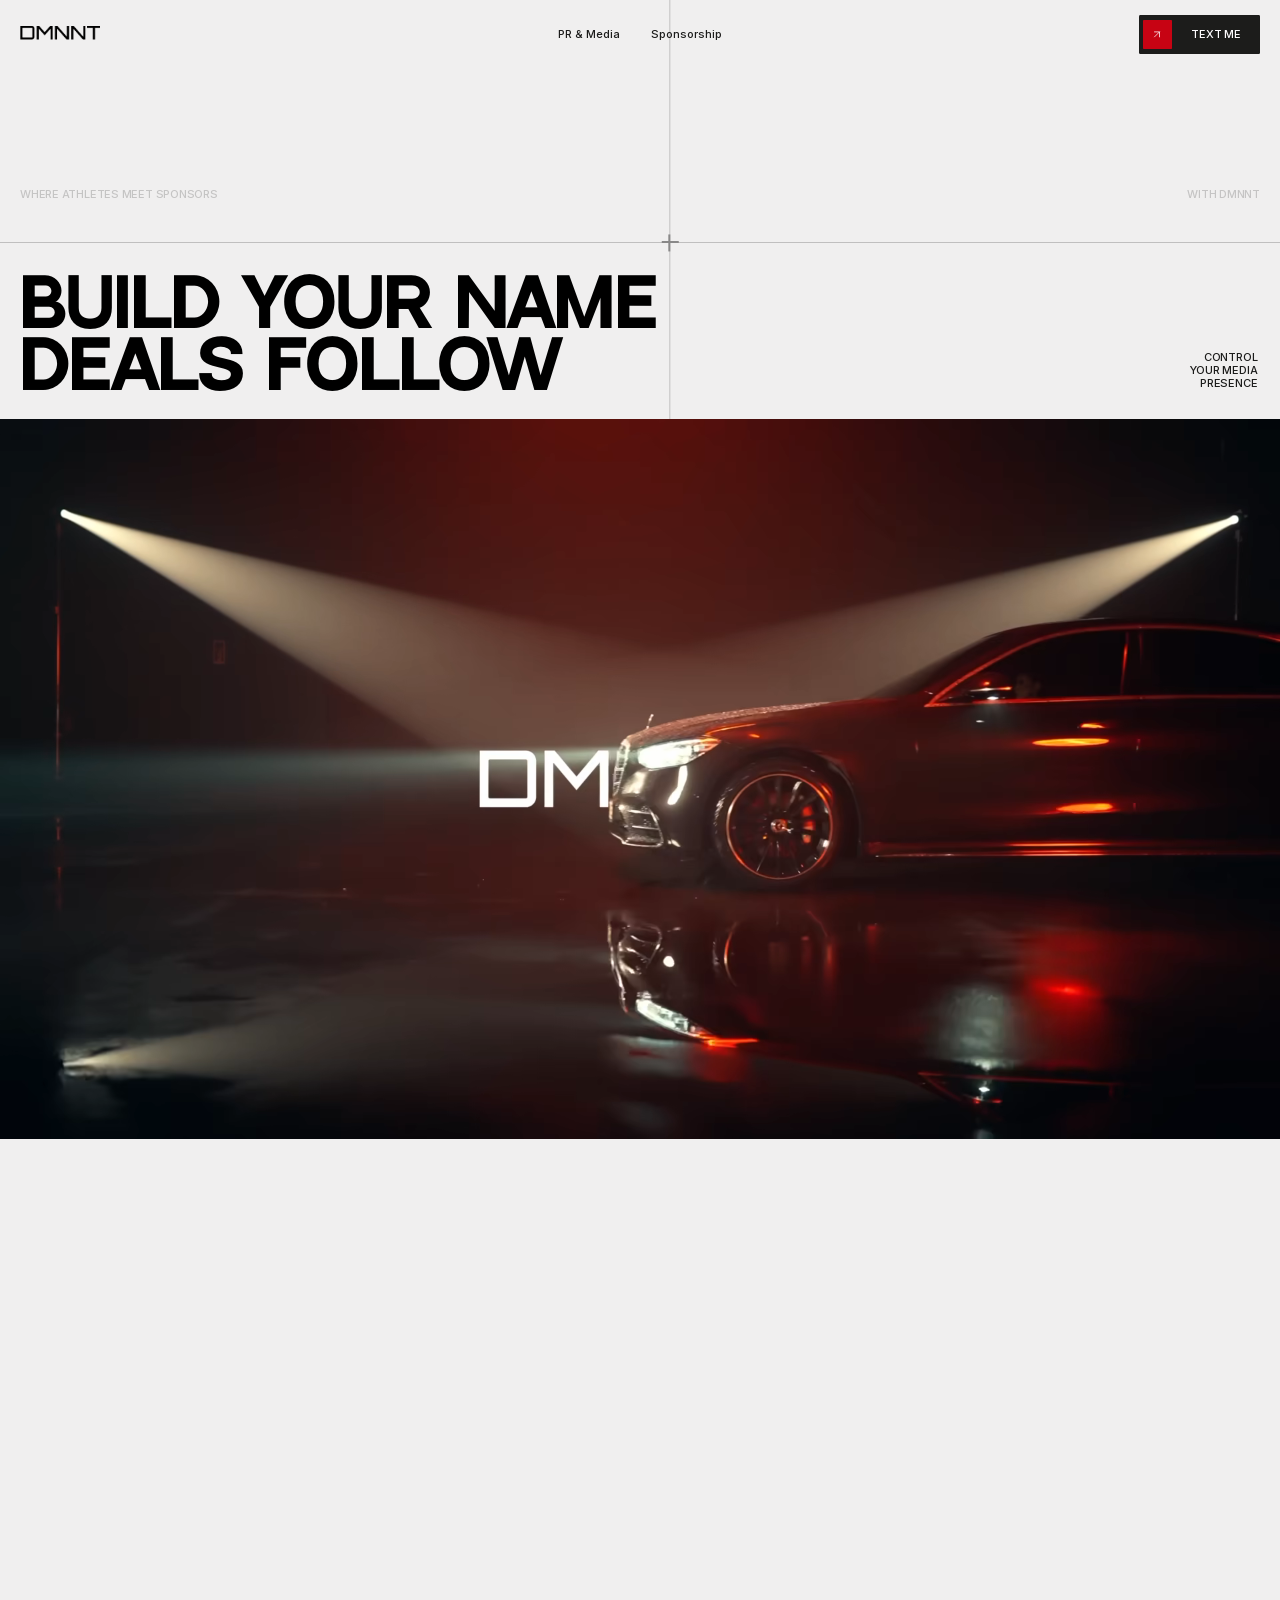
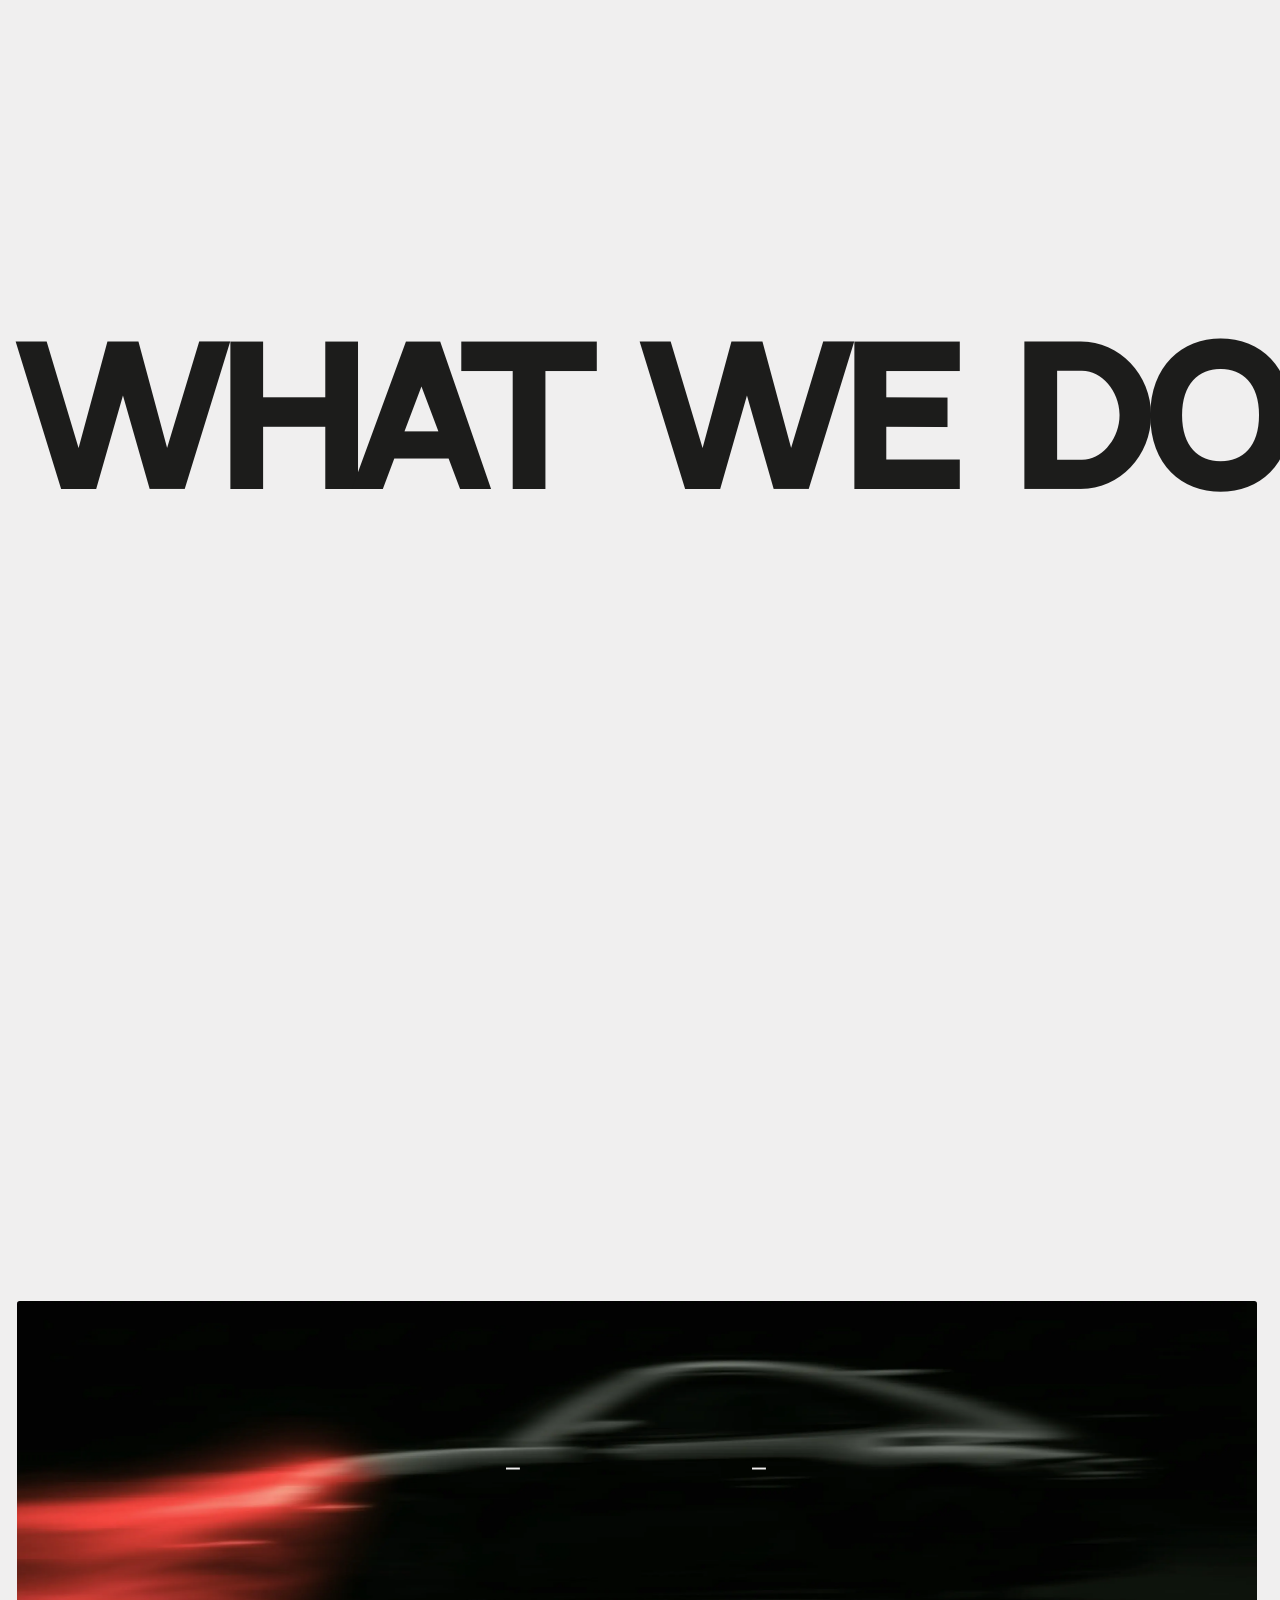
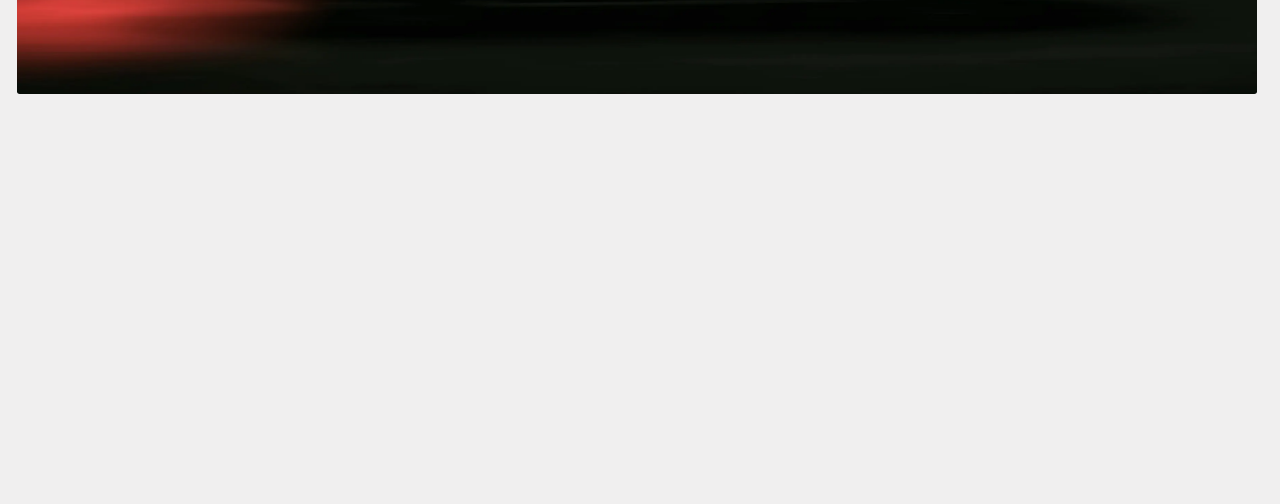
==== index.html @ 00b6d183 "DMNNT homepage before the verified-design update State of the site as it ran on localhost:8126 befor" ====
<!DOCTYPE html>
<html lang="en">
<head>
<meta charset="utf-8">
<meta name="viewport" content="width=device-width, initial-scale=1">
<title>DMNNT — Build your name. Deals follow.</title>
<meta name="description" content="DMNNT is a sports sponsorship and PR agency. We don't promise reach. We build deals.">
<!-- Both families are self-hosted; the two the first screen is set in are
     fetched before the stylesheet asks for them. -->
<link rel="preload" href="assets/fonts/Inter-latin.woff2" as="font" type="font/woff2" crossorigin>
<link rel="preload" href="assets/fonts/NeutralFaceBold.woff2" as="font" type="font/woff2" crossorigin>
<link rel="stylesheet" href="styles.css">
</head>
<body>

<section class="hero">
  <div class="hero__rules" aria-hidden="true">
    <span class="rule rule--v"></span>
    <span class="rule rule--h"></span>
    <span class="crosshair crosshair--v"></span>
    <span class="crosshair crosshair--h"></span>
  </div>

  <header class="header">
    <a class="logo rise" href="/" aria-label="DMNNT — Dominant Promotion">
      <img src="assets/img/logo-dmnnt.webp" alt="DMNNT">
    </a>

    <!-- Only ever seen on mobile; the design draws the icon but no open state,
         so the panel below it is mine. -->
    <button class="burger rise" type="button" aria-expanded="false"
            aria-controls="hmenu" aria-label="Menu">
      <span aria-hidden="true"></span>
      <span aria-hidden="true"></span>
      <span aria-hidden="true"></span>
    </button>

    <!-- `display: contents` on desktop, so the nav and the button keep their
         own absolute positions there and only become a panel on mobile. -->
    <div class="hmenu" id="hmenu">
      <nav class="nav rise" aria-label="Main">
        <a href="#pr-media">PR &amp; Media</a>
        <a href="#sponsorship">Sponsorship</a>
      </nav>

      <a class="cta rise" href="https://wa.me/380977044447">
        <span class="cta__icon">
          <span class="cta__arrow" aria-hidden="true"></span>
        </span>
        <span class="cta__label">Text Me</span>
      </a>
    </div>
  </header>

  <div class="hero__eyebrow rise">
    <span>Where athletes meet sponsors</span>
    <span>With DMNNT</span>
  </div>

  <h1 class="hero__title">
    <span class="rline"><span>Build your name</span></span>
    <span class="rline"><span>Deals follow</span></span>
  </h1>

  <p class="hero__aside rise">Control your media presence</p>
</section>

<figure class="hero-media">
  <!-- AV1 first (about a third of the size) for the browsers that decode it;
       everything else, older Safari included, falls through to H.264. -->
  <video poster="assets/img/hero-poster.webp"
         autoplay muted loop playsinline preload="auto"
         disablepictureinpicture aria-label="DMNNT">
    <source src="assets/video/hero-av1.mp4" type='video/mp4; codecs="av01.0.08M.08"'>
    <source src="assets/video/hero-h264.mp4" type="video/mp4">
  </video>
</figure>

<section class="bracket" data-text-in="0.55" data-reveal-in="0.75">
  <span class="bracket__lines bracket__lines--left" aria-hidden="true">
    <img src="assets/img/line-left.svg" width="554" height="745" alt="">
  </span>
  <span class="bracket__lines bracket__lines--right" aria-hidden="true">
    <img src="assets/img/line-right.svg" width="649" height="745" alt="">
  </span>
  <!-- mobile only: the third pitch the 375 file draws behind the heading -->
  <span class="bracket__lines bracket__lines--mid" aria-hidden="true"></span>

  <h2 class="bracket__title">
    <span class="rline"><span>DMNNT is a sports</span></span>
    <span class="rline"><span>sponsorship and PR agency</span></span>
    <span class="rline"><span>We don&rsquo;t promise reach</span></span>
    <span class="rline"><span>We build deals</span></span>
  </h2>

  <span class="bpill bpill--grey bpill--fmcg">FMCG</span>
  <span class="bpill bpill--grey bpill--fintech">Fintech</span>
  <span class="bpill bpill--grey bpill--lifestyle">Lifestyle</span>
  <span class="bpill bpill--grey bpill--tech">Tech brands</span>
  <span class="bpill bpill--grey bpill--digital">Digital Entertainment</span>

  <span class="bpill bpill--red bpill--tennis">Tennis</span>
  <span class="bpill bpill--red bpill--combat">Combat sports</span>
  <span class="bpill bpill--red bpill--football">Football</span>
  <span class="bpill bpill--red bpill--padel">Padel</span>
  <span class="bpill bpill--red bpill--motorsport">Motorsport</span>

  <span class="bracket__label bracket__label--left rise"><span>Who we close with</span></span>
  <span class="bracket__label bracket__label--right rise"><span>Where we work</span></span>
</section>

<!-- WHAT WE DO (final file, node 377:2575) — three service cards stacked down
     the left half, one photograph filling the right, and the 265px word laid
     behind both so the cards and the picture cut its foot off.
     Every card goes to the same place the header button does: there are no
     service pages to link to, and the mark should not promise one. -->
<section class="wwd" id="pr-media">
  <!-- No line mask: at 265px the word is the section's backdrop rather than a
       line of type, and the cards rising in front of it are the entrance. -->
  <h2 class="wwd__title">What we do</h2>

  <a class="wcard wcard--1" href="https://wa.me/380977044447">
    <img class="wcard__img" src="assets/img/wwd-photo.webp" width="1328" height="1760" alt="" loading="lazy">
    <span class="wcard__head">
      <span>We build your name</span>
      <span class="wcard__no">01</span>
    </span>
    <span class="wcard__title">PR &amp; Media Representation</span>
    <span class="wchips wchips--d">
      <span class="wrow">
        <span class="wchip wchip--light">LinkedIn &amp; Wikipedia</span>
        <span class="wchip wchip--red">Media training</span>
      </span>
      <span class="wrow">
        <span class="wchip wchip--red">Strategy</span>
        <span class="wchip wchip--light">Podcasts &amp; interviews</span>
      </span>
    </span>
    <span class="wchips wchips--m">
      <span class="wchip wchip--light">Strategy</span>
      <span class="wchip wchip--red">Podcasts &amp; interviews</span>
      <span class="wchip wchip--red">Media training</span>
      <span class="wchip wchip--light">LinkedIn &amp; Wikipedia</span>
    </span>
  </a>

  <a class="wcard wcard--2" id="sponsorship" href="https://wa.me/380977044447">
    <img class="wcard__img" src="assets/img/wwd-photo-2.webp" width="928" height="1005" alt="" loading="lazy">
    <span class="wcard__head">
      <span>We find you the money</span>
      <span class="wcard__no">02</span>
    </span>
    <span class="wcard__title">Sponsorship Engineering</span>
    <span class="wchips wchips--d">
      <span class="wrow">
        <span class="wchip wchip--red">Deal closed, deal activated</span>
        <span class="wchip wchip--light">Partner search</span>
      </span>
      <span class="wrow">
        <span class="wchip wchip--light">Strategy — who your ideal sponsor is</span>
        <span class="wchip wchip--red">Negotiation</span>
      </span>
    </span>
    <!-- the mobile file's shortened run -->
    <span class="wchips wchips--m">
      <span class="wchip wchip--red">Strategy</span>
      <span class="wchip wchip--light">Partner search</span>
      <span class="wchip wchip--red">Negotiation</span>
      <span class="wchip wchip--light">Deal activated</span>
    </span>
  </a>

  <a class="wcard wcard--3" href="https://wa.me/380977044447">
    <img class="wcard__img" src="assets/img/wwd-photo-3-m.webp" width="1053" height="909" alt="" loading="lazy">
    <span class="wcard__head">
      <span>We tell you where you actually stand</span>
      <span class="wcard__no">03</span>
    </span>
    <span class="wcard__title">Consulting</span>
    <span class="wchips wchips--d">
      <span class="wrow">
        <span class="wchip wchip--light">Audit</span>
        <span class="wchip wchip--red">Strategy — where to grow</span>
      </span>
      <span class="wrow">
        <span class="wchip wchip--red">One document. No guesswork</span>
        <span class="wchip wchip--light">Roadmap</span>
      </span>
    </span>
    <!-- the mobile file's shortened run -->
    <span class="wchips wchips--m">
      <span class="wchip wchip--red">Audit</span>
      <span class="wchip wchip--light">Strategy</span>
      <span class="wchip wchip--red">Roadmap</span>
      <span class="wchip wchip--light">One document. No guesswork</span>
    </span>
  </a>

  <!-- One picture per card: the first is the file's own, the other two take
       over while their card is hovered or focused (see .wwd:has() in the CSS). -->
  <figure class="wwd__photo">
    <img class="wwd__img wwd__img--1" src="assets/img/wwd-photo.webp" width="1328" height="1760" alt="An athlete signing autographs for fans at the stadium rail" loading="lazy">
    <img class="wwd__img wwd__img--2" src="assets/img/wwd-photo-2.webp" width="928" height="1005" alt="A sponsorship contract being signed in a stadium box" loading="lazy">
    <img class="wwd__img wwd__img--3" src="assets/img/wwd-photo-3.webp" width="709" height="768" alt="A consultant going through a document with a client" loading="lazy">
  </figure>
</section>

<!-- HIGHLIGHTS — taken out for now at the client's request; the markup is
     parked in _parked/news-section.html and its CSS is still in styles.css. -->

<!-- LET'S TALK (node 159:2730) -->
<section class="talk">
  <span class="talk__bg" aria-hidden="true">
    <img src="assets/img/cta-bg.webp" alt="">
  </span>

  <div class="talk__inner">
    <h2 class="talk__title"><span class="rline"><span>[&nbsp;Let&rsquo;s talk&nbsp;]</span></span></h2>
    <p class="talk__body rise">Got an athlete to build or a brand to place? Tell us
      where you stand. We&rsquo;ll tell you what it takes to close the deal.</p>
    <a class="cta cta--light rise" href="https://wa.me/380977044447">
      <span class="cta__icon">
        <span class="cta__arrow" aria-hidden="true"></span>
      </span>
      <span class="cta__label">Contact Us</span>
    </a>
  </div>
</section>

<!-- FOOTER (node 159:2747) — a hairline grid with two crosshairs on its
     intersections, the same device the first screen opens with. -->
<footer class="site-footer">
  <span class="frule frule--h1" aria-hidden="true"></span>
  <span class="frule frule--h2" aria-hidden="true"></span>
  <span class="frule frule--v1" aria-hidden="true"></span>
  <span class="frule frule--v2" aria-hidden="true"></span>

  <span class="fcross fcross--low" aria-hidden="true"></span>
  <span class="fcross fcross--high" aria-hidden="true"></span>

  <div class="fmail rise">
    <span class="fmail__label">Email</span>
    <a class="fmail__value" href="mailto:ceo@dmnnt.pro">ceo@dmnnt.pro</a>
  </div>

  <div class="fcontact rise">
    <span class="fcontact__label">contact</span>
    <a href="https://instagram.com/" rel="noopener">Instagram</a>
    <a href="https://linkedin.com/" rel="noopener">Linkedin</a>
  </div>

  <span class="fswap" aria-hidden="true">
    <img class="fswap__img fswap__img--car" src="assets/img/footer-car.webp" width="261" height="105" alt="">
    <img class="fswap__img fswap__img--racket" src="assets/img/footer-racket.webp" width="741" height="555" alt="">
    <img class="fswap__img fswap__img--ball is-on" src="assets/img/footer-ball.webp" width="360" height="350" alt="">
    <img class="fswap__img fswap__img--glove" src="assets/img/footer-glove.webp" width="471" height="456" alt="">
    <img class="fswap__img fswap__img--moto" src="assets/img/footer-moto.webp" width="570" height="378" alt="">
  </span>

  <p class="fword fword--left"><span class="rline"><span>dominant</span></span></p>
  <p class="fword fword--right"><span class="rline"><span>promotion</span></span></p>

  <p class="fcopy rise">&copy; 2026 DMNNT. All rights reserved.</p>
  <a class="flegal flegal--terms rise" href="#terms">Terms and conditions</a>
  <a class="flegal flegal--privacy rise" href="#privacy">Privacy policy</a>
  <p class="fby rise">Website design by <b>Nadnova</b></p>
</footer>

<script src="main.js" defer></script>
</body>
</html>
---- styles.css ----
/* ==========================================================================
   DMNNT — 1:1 port of Figma node 73:6651 (frame 1920 × 2618)
   Scaling model:
   • 1rem is fluid — 0.8333vw, i.e. exactly 16px at the 1920 design width.
     Every type size, vertical rhythm and box in the design is expressed in
     rem, so the whole layout scales proportionally on any desktop/laptop.
   • Horizontal positions stay in % of the 1920 artboard so nothing can
     overflow once the rem floor kicks in on small laptops.
   ========================================================================== */

/* Inter is self-hosted rather than pulled from Google Fonts: one variable
   file (latin subset) covers every weight the page uses, and the page no
   longer waits on two third-party connections before it can draw text. */
@font-face {
  font-family: "Inter";
  src: url("assets/fonts/Inter-latin.woff2") format("woff2");
  font-weight: 100 900;
  font-style: normal;
  font-display: swap;
  unicode-range: U+0000-00FF, U+0131, U+0152-0153, U+02BB-02BC, U+02C6, U+02DA, U+02DC, U+0304, U+0308, U+0329, U+2000-206F, U+20AC, U+2122, U+2191, U+2193, U+2212, U+2215, U+FEFF, U+FFFD;
}

@font-face {
  font-family: "Neutral Face";
  src: url("assets/fonts/NeutralFaceBold.otf") format("opentype");
  font-weight: 700;
  font-style: normal;
  font-display: swap;
}
@font-face {
  font-family: "Neutral Face";
  src: url("assets/fonts/NeutralFace.otf") format("opentype");
  font-weight: 400;
  font-style: normal;
  font-display: swap;
}

:root {
  --bg: #f0efef;
  --ink: #1c1c1b;
  --ink-strong: #111112;
  --red: #c70313;
  --white: #fefcff;
  --grey-fill: rgba(199, 199, 204, 0.41);

  /* 30px side margin of the 1920 artboard */
  --gutter: 1.5625%;

  --font-display: "Neutral Face", "Arial Black", system-ui, sans-serif;
  --font-ui: "Inter", system-ui, -apple-system, "Helvetica Neue", Arial, sans-serif;
}

/* 1920 → 16px · 1440 → 12px · floor 11px · cap 20px (2400+) */
html {
  font-size: clamp(11px, 0.83333333vw, 20px);
  -webkit-text-size-adjust: 100%;
}

*,
*::before,
*::after { box-sizing: border-box; }

body {
  margin: 0;
  background: var(--bg);
  color: var(--ink);
  font-family: var(--font-ui);
  font-weight: 500;
  font-size: 1rem;
  overflow-x: hidden;
  -webkit-font-smoothing: antialiased;
  -moz-osx-font-smoothing: grayscale;
}

img { display: block; max-width: 100%; }

a { color: inherit; text-decoration: none; }

/* ==========================================================================
   LINE MASKS — used by both concepts' big headings
   Each line of a heading rises into its own mask from below when the section
   it lives in picks up `.is-in`. The row keeps the heading's own leading, so
   the headings measure exactly what the layouts were built against.

   The mask is a clip-path rather than `overflow: hidden`, for two reasons.
   Only its bottom edge does any work — the text travels up to its resting
   position and never past it — so the other three sides are held wide open
   and can never shave a cap or an accent. And once a line has landed its
   bottom edge opens up too, which means the finished heading is not clipped
   at all: display faces routinely draw past their line box, and at these
   sizes even a fraction of an em shows as a flat-topped letter.
   ========================================================================== */

.rline {
  display: block;
  clip-path: inset(-100% -100% 0 -100%);
  transition: clip-path 0s;
}

.rline > span {
  display: block;
  transform: translateY(1.05em);
  transition: transform 0.85s cubic-bezier(0.22, 1, 0.36, 1);
}

.is-in .rline {
  clip-path: inset(-100% -100% -100% -100%);   /* mask retired */
}

.is-in .rline > span { transform: translateY(0); }

/* Top line first, then down the block. Each line's mask is dropped the moment
   that line lands — its own delay plus the 0.85s travel. The delays sit on the
   `.is-in` rules only, so leaving the viewport re-masks and drops every line at
   once rather than unwinding the stagger backwards. */
.is-in .rline:nth-child(1) > span { transition-delay: 0.1s;  }
.is-in .rline:nth-child(2) > span { transition-delay: 0.19s; }
.is-in .rline:nth-child(3) > span { transition-delay: 0.28s; }
.is-in .rline:nth-child(4) > span { transition-delay: 0.37s; }

.is-in .rline:nth-child(1) { transition-delay: 0.95s; }
.is-in .rline:nth-child(2) { transition-delay: 1.04s; }
.is-in .rline:nth-child(3) { transition-delay: 1.13s; }
.is-in .rline:nth-child(4) { transition-delay: 1.22s; }

/* The bracket's heading waits for its own, later cue (`is-text`, set by
   main.js once about half the section is on screen) instead of the section's
   `is-in`. Desktop only — on the phone the heading has no line masks. */
@media (min-width: 768px) {
  .bracket:not(.is-text) .bracket__title .rline {
    clip-path: inset(-100% -100% 0 -100%);
    transition-delay: 0s;
  }
  .bracket:not(.is-text) .bracket__title .rline > span {
    transform: translateY(1.05em);
    transition-delay: 0s;
  }
}

/* ==========================================================================
   ENTRANCES
   A fade with a short lift, opened by the section's `is-in`. Each element
   names its own `--d`, so a screen resolves in a deliberate order instead of
   arriving in one lump; `--o` carries a resting opacity for the elements that
   are meant to sit faded.
   Written as an animation rather than a transition on purpose: several of
   these elements already own their `transition` for hover work, and an
   animation composes with that instead of overwriting it.
   ========================================================================== */

.rise { opacity: 0; }

.is-in .rise {
  animation: rise 0.75s cubic-bezier(0.22, 1, 0.36, 1) var(--d, 0s) both;
}

@keyframes rise {
  from { opacity: 0;            transform: translateY(0.875rem); }
  to   { opacity: var(--o, 1);  transform: none; }
}

/* ==========================================================================
   HERO  (0 → 609px of the artboard)
   ========================================================================== */

.hero {
  position: relative;
  height: 38.0625rem;       /* 609px — the media's top edge in node 249:14402 */
  overflow: hidden;
}

/* --- hairline grid + crosshair ------------------------------------------ */

.hero__rules {
  position: absolute;
  inset: 0;
  pointer-events: none;
  /* Resting position from the Figma frame — 1004px / 352px of 1920. Twice:
     once as the values the rules are laid out from with no JS, once as bare
     numbers (share of width, rem) for main.js — which has to write --cx/--cy
     back in px, because the live state moves the rules by `translate`, and a
     percentage there would resolve against a 1px-wide line. Keeping the pair
     here rather than in the script is what lets the breakpoint move the
     resting cross without touching the JS. */
  --cx: 52.291667%;
  --cy: 22rem;
  --rest-x: 0.52291667;
  --rest-y: 22;
}

.rule { position: absolute; background: #000; opacity: 0.2; }

.rule--v {
  left: var(--cx);
  top: 0;
  width: 1px;
  height: 50.375rem;        /* 806px, clipped by .hero */
}

.rule--h {
  left: 0;
  top: var(--cy);
  width: 100%;
  height: 1px;
}

.crosshair {
  position: absolute;
  background: #898888;
  left: var(--cx);
  top: var(--cy);
}

.crosshair--v {
  width: 0.1875rem;         /* 3px  */
  height: 1.5rem;           /* 24px */
  margin-left: -1px;
  margin-top: -0.6875rem;
}

.crosshair--h {
  width: 1.5rem;
  height: 0.1875rem;
  margin-left: -0.6875rem;
  margin-top: -1px;
}

/* The whole hairline grid fades up as one. The children carry pointer-driven
   transforms, so only the container's opacity is touched. */
.hero__rules { opacity: 0; transition: opacity 0.9s ease 0.15s; }
.hero.is-in .hero__rules { opacity: 1; }

/* --- pointer-driven state (enabled by main.js) --------------------------- */

.hero__rules.is-live .rule,
.hero__rules.is-live .crosshair {
  left: 0;
  top: 0;
  margin: 0;
  transition: transform 1s cubic-bezier(0.16, 1, 0.3, 1);
  will-change: transform;
}

.hero__rules.is-live .rule--v  { transform: translate3d(var(--cx), 0, 0); }
.hero__rules.is-live .rule--h  { transform: translate3d(0, var(--cy), 0); }

.hero__rules.is-live .crosshair--v {
  transform: translate3d(calc(var(--cx) - 1px), calc(var(--cy) - 0.6875rem), 0);
}
.hero__rules.is-live .crosshair--h {
  transform: translate3d(calc(var(--cx) - 0.6875rem), calc(var(--cy) - 1px), 0);
}

/* --- header ------------------------------------------------------------- */

.header {
  position: absolute;
  inset: 0 var(--gutter) auto var(--gutter);
  height: 4.875rem;         /* 78px — bottom edge of the CTA block */
}

.logo {
  position: absolute;
  left: 0;
  top: 2.375rem;            /* 38px */
  width: 7.3125rem;         /* 117px */
  height: 1.3125rem;        /* 21px */
  overflow: hidden;
}

/* Sized off the box rather than in rem, so the crop survives the box being
   re-measured against the artboard. */
.logo img {
  position: absolute;
  left: -0.22%;
  top: 0;
  width: 100.38%;
  height: 166.13%;
  max-width: none;
}

/* The burger and its panel only exist at the mobile breakpoint. `contents`
   rather than a plain wrapper so the nav and the CTA keep resolving their own
   `absolute` positions against the header here, exactly as they did before the
   wrapper was introduced. */
.burger { display: none; }
.hmenu  { display: contents; }

/* The other mobile-only pieces: the 375 file draws a third pitch, a photo per
   service card with its own tag run. None of
   them exist at desktop widths. The news strip's wrapper dissolves the same
   way the menu's does, so the desktop cards keep their absolute places. */
/* Doubled classes on two of them: the desktop .bracket__lines and .wchips
   rules come later in the file at the same weight and would switch them back
   on. */
.bracket__lines.bracket__lines--mid,
.wcard__img,
.wchips.wchips--m { display: none; }

.news__row { display: contents; }

/* Centred by auto margins inside the header's own box rather than by a
   translate: the `rise` entrance animates `transform` and settles on `none`,
   which would wipe a centring offset the moment the header finished arriving.
   The header is inset by the same gutter either side, so its centre is the
   page's. `width: max-content` keeps the box on the two links, so it cannot
   sit over the logo and swallow its clicks. */
.nav {
  position: absolute;
  left: 0;
  right: 0;
  width: max-content;
  margin-inline: auto;
  top: 2.5625rem;           /* 41px */
  display: flex;
  align-items: center;
  gap: 2.75rem;             /* 44px */
  font-size: 1rem;
  line-height: 1.2;         /* 19px — the file's own line box */
  color: var(--ink);
  white-space: nowrap;
}

.nav a { transition: opacity 0.2s ease; }
.nav a:hover { opacity: 0.55; }

.cta {
  position: absolute;
  right: 0;
  top: 1.375rem;            /* 22px */
  display: flex;
  align-items: center;
  gap: 0.375rem;            /* 6px */
  padding: 0 0.375rem;
  height: 3.5rem;           /* 56px */
  background: var(--ink);
  border-radius: 0.125rem;  /* 2px */
  transition: background-color 0.45s ease;
}

.cta:hover { background-color: var(--red); }

.cta__icon {
  position: relative;
  display: flex;
  align-items: center;
  justify-content: center;
  width: 2.625rem;          /* 42px */
  height: 2.625rem;
  background: var(--red);
  border-radius: 0.0625rem; /* 1px */
  overflow: hidden;
  flex: none;
}

/* light block that grows out of the icon centre and inverts it */
.cta__icon::before {
  content: "";
  position: absolute;
  inset: 0;
  background: var(--white);
  transform: scale(0);
  transition: transform 0.4s cubic-bezier(0.16, 1, 0.3, 1);
}

.cta:hover .cta__icon::before { transform: scale(1); }

.cta__arrow {
  position: relative;
  z-index: 1;
  width: 1.125rem;          /* 18px */
  height: 1.125rem;
  background-color: var(--white);
  -webkit-mask: url("assets/img/arrow-down-right.svg") no-repeat center / 1.125rem 1.125rem;
  mask: url("assets/img/arrow-down-right.svg") no-repeat center / 1.125rem 1.125rem;
  transform: rotate(-90deg);
  transition: background-color 0.26s ease 0.16s;
}

.cta:hover .cta__arrow { background-color: var(--red); }

.cta__label {
  display: flex;
  align-items: center;
  justify-content: center;
  /* The button is sized by its label: 6 + 42 + 6 + label + 6. Figma draws
     three widths of it — 176 here, 182 for "read all", 210 for "Contact Us" */
  width: var(--label-w, 7.25rem);   /* 116px */
  height: 3.5rem;
  padding: 1rem 1.5rem;     /* 16px 24px */
  font-size: 1rem;
  line-height: 1;
  letter-spacing: -0.02em;  /* -0.32px */
  text-transform: uppercase;
  color: var(--white);
  white-space: nowrap;
  transition: color 0.45s ease;
}

/* --- hero copy ---------------------------------------------------------- */

.hero__eyebrow {
  position: absolute;
  left: var(--gutter);
  right: var(--gutter);
  top: 17.0625rem;          /* 273px */
  display: flex;
  align-items: center;
  justify-content: space-between;
  font-size: 1rem;
  line-height: 1.2;
  letter-spacing: -0.02em;
  text-transform: uppercase;
  color: var(--ink);
  --o: 0.2;                 /* the entrance settles on this, not on 1 */
  opacity: 0.2;
  white-space: nowrap;
}

.hero__title {
  position: absolute;
  left: var(--gutter);
  top: 24.875rem;           /* 398px */
  margin: 0;
  font-family: var(--font-display);
  font-weight: 700;
  font-size: 5.931375rem;   /* 94.902px */
  line-height: 0.95;
  letter-spacing: 0;
  text-transform: uppercase;
  color: #000;
  white-space: nowrap;
}

.hero__aside {
  position: absolute;
  right: 1.770833%;         /* 34px from the right edge */
  top: 31.875rem;           /* 510px */
  margin: 0;
  width: 7.4375rem;         /* 119px */
  font-size: 1rem;
  line-height: 1.2;
  letter-spacing: -0.02em;
  text-align: right;
  text-transform: uppercase;
  color: var(--ink);
}

/* Entrance order for the first screen: the grid, then the header left to
   right, then the headline's lines, then the two bits of small copy. */
.logo         { --d: 0.12s; }
.nav          { --d: 0.2s;  }
.cta          { --d: 0.28s; }
.hero__eyebrow { --d: 0.36s; }
.hero__aside  { --d: 0.5s;  }

/* ==========================================================================
   HERO MEDIA  (609 → 1689px)
   ========================================================================== */

.hero-media {
  margin: 0;
  width: 100%;
  aspect-ratio: 1920 / 1080;
  overflow: hidden;
}

.hero-media video {
  display: block;
  width: 100%;
  height: 100%;
  object-fit: cover;
  opacity: 0;
  transform: scale(1.04);
  transition: opacity 1.1s ease, transform 1.5s cubic-bezier(0.22, 1, 0.36, 1);
}

.hero-media.is-in video { opacity: 1; transform: none; }

/* ==========================================================================
   BRACKET DIAGRAM  (1706 → 2855px)
   The drawing is node 73:6980, laid out unchanged. Everything inside sits on
   its node 249:14402 coordinate once the band starts at 1706, so the 17px
   between the media's foot and that line is carried as a margin rather than
   pushed into any of the parts.
   ========================================================================== */

.bracket {
  position: relative;
  margin-top: 1.0625rem;      /* 17px — media foot 1689 → band top 1706 */
  height: 71.25rem;           /* 1140px — the final file starts "what we do" at 2846 */
  background: var(--bg);
  overflow: hidden;
}

.bracket__lines {
  position: absolute;
  top: 14.625rem;             /* 234px */
  width: 20.4375rem;          /* 327px */
  height: 35.843216rem;       /* 573.491px */
}

.bracket__lines--left  { left: 2.5%;        }   /* 48px */
/* the right group is the same drawing mirrored — Figma flips it in place */
.bracket__lines--right { left: 80.416667%; transform: scaleX(-1); }

/* Wiped open from the img's right edge leftwards. That edge is the one facing
   the page centre — and because the right group is mirrored, the very same
   clip makes it open left-to-right, so both sides draw outwards from the
   centre. Clipping the img (not the 327px frame) keeps the overhang visible. */
.bracket__lines img {
  position: absolute;
  max-width: none;
  clip-path: inset(0 0 0 100%);
  transition: clip-path 1.1s cubic-bezier(0.22, 1, 0.36, 1);
}

.bracket.is-in .bracket__lines img { clip-path: inset(0 0 0 0); }

/* The drawing is pinned by its own geometry, not by the 327px frame Figma
   wraps it in — the artwork overhangs that frame on three sides. Three
   independent anchors in the file (the long verticals, the two full-width
   rules and the centre-circle arc) all put the SVG's y=0 on 1852, which is
   88 above the frame: that is what puts the arc's centre on 2219, where the
   Football and iGaming plates are hung. It was 10 short, so the circle sat
   high and those two plates read as falling out of it. */
.bracket__lines--left img {
  left: -14rem;               /* −224px → the drawing starts on −176 */
  top: -5.5rem;               /* −88px  → y=0 lands on 1852 */
  width: 34.625rem;           /* 554px */
  height: 46.5625rem;         /* 745px */
}

.bracket__lines--right img {
  left: -20.0625rem;          /* −321px, mirrored → the drawing ends on 2192 */
  top: -5.5rem;
  width: 40.5625rem;          /* 649px */
  height: 46.5625rem;
}

.bracket__title {
  position: absolute;
  left: 27.239583%;           /* 523px */
  /* The final file sets this at 50px on the same 0.95 line box used here,
     so its box (2156.7) is placed as it stands. */
  top: 28.16875rem;           /* 450.7px */
  margin: 0;
  width: 54.5625rem;          /* 873px */
  font-family: var(--font-display);
  font-weight: 700;
  font-size: 3.125rem;        /* 50px */
  line-height: 0.95;
  text-align: center;
  text-transform: uppercase;
  color: var(--ink);
}

.bracket__label {
  position: absolute;
  display: flex;
  align-items: center;
  justify-content: center;
  width: 0.875rem;            /* 14px */
  font-family: var(--font-ui);
  font-weight: 600;
  font-size: 0.875rem;        /* 14px */
  line-height: 1;
  letter-spacing: 0.03em;     /* 0.42px */
  text-transform: uppercase;
  color: #6e6e73;
  white-space: nowrap;
}

.bracket__label span { flex: none; }

/* last in, once the bracket has drawn itself and the pills have landed */
.bracket__label--left  { --d: 0.62s; }
.bracket__label--right { --d: 0.7s;  }

.bracket__label--left {
  left: 5.3125%;              /* 102px */
  top: 27.125rem;             /* 434px */
  height: 10rem;              /* 160px */
}
.bracket__label--left span { transform: rotate(90deg); }

.bracket__label--right {
  left: 93.4375%;             /* 1794px */
  top: 28.5rem;               /* 456px */
  height: 8.0625rem;          /* 129px */
}
.bracket__label--right span { transform: rotate(-90deg); }

.bpill {
  position: absolute;
  display: flex;
  align-items: center;
  justify-content: center;
  height: 3.1875rem;          /* 51px */
  padding: 0 1.5rem;
  border-radius: 0.125rem;
  font-weight: 500;
  font-size: 1rem;            /* 16px */
  line-height: 1.2;
  text-align: center;
  white-space: nowrap;

  /* Pops in on reveal, from each goal towards the centre: the pills nearest
     the goal line first, then the middle pair, then the one by the centre
     circle, 0.3s apart — both halves at once, as mirror images. `--tier`
     says which beat a pill is on. The delay lives on the .is-in rule only, so
     leaving the viewport resets them all at once instead of staggering
     backwards. */
  --tier: 0;
  transform: scale(0);
  opacity: 0;
  transition:
    transform 0.52s cubic-bezier(0.34, 1.46, 0.64, 1),
    opacity 0.3s ease;
}

.bracket.is-late .bpill {
  transform: scale(1);
  opacity: 1;
  transition-delay: calc(0.25s + var(--tier) * 0.3s);
}

/* goal line → centre: 0, 1, 2 on each side */
.bpill--fintech, .bpill--tech,
.bpill--combat, .bpill--padel      { --tier: 1; }
.bpill--lifestyle, .bpill--football { --tier: 2; }

.bpill--red  { background: var(--red); color: var(--bg);  }
.bpill--grey { background: #e0dfe1;    color: var(--ink); }

.bpill--fmcg       { left: 3.177083%;   top:  7.625rem;   width: 8.25rem;   }   /* 61   */
.bpill--fintech    { left: 11.09375%;   top: 16.75rem;    width: 8.1875rem; }   /* 213  */
.bpill--lifestyle  { left: 16.197917%;  top: 30.875rem;   width: 8.25rem;   }   /* 311  */
.bpill--tech       { left: 11.09375%;   top: 43.5rem;     width: 8.6875rem; }   /* 213  */
.bpill--digital    { left: 3.177083%;   top: 53.5625rem;  width: 13.125rem; }   /* 61, 210 wide */

.bpill--tennis     { left: 90.052083%;  top:  6.5625rem;  width: 8.1875rem; }   /* 1729 */
.bpill--combat     { left: 82.1875%;    top: 16.75rem;    width: 10.125rem; }   /* 1578 */
.bpill--football   { left: 77.1875%;    top: 30.75rem;    width: 8.25rem;   }   /* 1482 */
.bpill--padel      { left: 82.1875%;    top: 43.5rem;     width: 8.1875rem; }   /* 1578 */
.bpill--motorsport { left: 90.052083%;  top: 53.5625rem;  width: 8.4375rem; }   /* 1729 */

/* ==========================================================================
   WHAT WE DO  (final file, node 377:2575 — 2846 → 4253px)
   Three service cards down the left half, one photograph on the right, and
   the 265px word behind both: the cards start 178px into the section, so
   they and the picture cover the lower third of the letters.

   The file's three "Bg" plates (#f2f2f2 at 48% on the #f0efef page) differ
   from the page by a single level of grey — invisible, so not built.

   One content deviation: the file repeats the Sponsorship card's four tags in
   all three cards, which is plainly the card copied twice. Each card keeps
   its own tags here; the red/white pattern is the file's, card by card.
   ========================================================================== */

.wwd {
  position: relative;
  height: 87.9375rem;         /* 1407px — 992 of picture + 240 of air under it */
}

.wwd__title {
  position: absolute;
  left: 1.822917%;            /* 35px */
  top: 0;
  margin: 0;
  font-family: var(--font-display);
  font-weight: 700;
  font-size: 16.5625rem;      /* 265px */
  line-height: 1;
  letter-spacing: -0.04em;    /* −10.6px */
  text-transform: uppercase;
  color: var(--ink);
  white-space: nowrap;
}

.wcard {
  position: absolute;
  left: 1.5625%;              /* 30px */
  width: 48.072917%;          /* 923px */
  height: 20.1875rem;         /* 323px */
  background: #e0dfe1;
  border-radius: 0.25rem;     /* 4px */
  color: var(--ink);
  text-decoration: none;
}

/* The file spaces the three 8 then 12 apart; kept as drawn, since the third
   card's foot has to land on the picture's foot at 4013. */
.wcard--1 { top: 11.125rem;  --d: 0.12s; }   /* 178px */
.wcard--2 { top: 31.8125rem; --d: 0.24s; }   /* 509px */
.wcard--3 { top: 52.75rem;   --d: 0.36s; }   /* 844px */

/* Strapline and number on one line, greyed back as a pair. The file insets
   them 31 / 39 from the card's sides, not the 35 the title and tags use. */
.wcard__head {
  position: absolute;
  left: 1.9375rem;            /* 31px */
  right: 2.4375rem;           /* 39px */
  top: 2rem;                  /* 32px */
  display: flex;
  justify-content: space-between;
  font-weight: 600;
  font-size: 1.25rem;         /* 20px */
  line-height: 1.2;
  text-transform: uppercase;
  --o: 0.3;
}

.wcard__no {
  font-weight: 800;
  letter-spacing: -0.1em;
}

.wcard__title {
  position: absolute;
  left: 2.1875rem;            /* 35px */
  top: 10.1875rem;            /* 163px */
  font-family: var(--font-display);
  font-weight: 700;
  font-size: 1.875rem;        /* 30px */
  line-height: 1;
  letter-spacing: -0.03em;
  text-transform: uppercase;
  transition: color 0.3s ease;
}

.wcard:hover .wcard__title { color: var(--red); }

.wchips {
  position: absolute;
  left: 2.1875rem;
  top: 12.8125rem;            /* 205px */
  display: flex;
  flex-direction: column;
  gap: 0.375rem;              /* 6px */
}

.wrow { display: flex; gap: 0.375rem; }

.wchip {
  display: flex;
  align-items: center;
  height: 2.6875rem;          /* 43px */
  padding: 0 1rem;
  border-radius: 0.120625rem; /* 1.93px */
  font-size: 1rem;
  line-height: 1.2;
  white-space: nowrap;
  opacity: 0;
  transform: translateY(0.5rem);
  transition: opacity 0.4s ease, transform 0.5s cubic-bezier(0.22, 1, 0.36, 1);
}

.wchip--red   { background: var(--red); color: var(--bg); }
.wchip--light { background: #fff;       color: #000;      }

/* Entrance: each card rises on its own beat and then lets its tags in, left
   to right and row by row, after it. */
.wcard { opacity: 0; }
.wwd.is-in .wcard {
  animation: rise 0.8s cubic-bezier(0.22, 1, 0.36, 1) var(--d) both;
}

.wcard__head { opacity: 0.3; }

.wwd.is-in .wchip { opacity: 1; transform: none; }
.wwd.is-in .wrow:nth-child(1) .wchip:nth-child(1) { transition-delay: calc(var(--d) + 0.22s); }
.wwd.is-in .wrow:nth-child(1) .wchip:nth-child(2) { transition-delay: calc(var(--d) + 0.28s); }
.wwd.is-in .wrow:nth-child(2) .wchip:nth-child(1) { transition-delay: calc(var(--d) + 0.34s); }
.wwd.is-in .wrow:nth-child(2) .wchip:nth-child(2) { transition-delay: calc(var(--d) + 0.40s); }

.wwd__photo {
  position: absolute;
  left: 50.416667%;           /* 968px */
  top: 10.9375rem;            /* 175px */
  width: 47.708333%;          /* 916px */
  height: 62rem;              /* 992px */
  margin: 0;
  overflow: hidden;
  /* Opened upward from its foot, the way the cards rise beside it. */
  clip-path: inset(100% 0 0 0);
  transition: clip-path 1.2s cubic-bezier(0.22, 1, 0.36, 1) 0.1s;
}

.wwd.is-in .wwd__photo { clip-path: inset(0); }

.wwd__img {
  position: absolute;
  inset: 0;
  width: 100%;
  height: 100%;
  object-fit: cover;          /* the file's FILL, centred */
  transform: scale(1.08);
  transition: transform 1.6s cubic-bezier(0.22, 1, 0.36, 1) 0.1s;
}

.wwd.is-in .wwd__img { transform: none; }

/* Hover swap. Each card names its picture through :has(), so the section
   needs no script: the file's photo is the resting state, and a hovered or
   focused card fades its own one in over it. Only the arriving picture is
   faded — the resting one stays put underneath — so the cross never dips
   through to the page grey. It also settles from a slight zoom, which reads
   as the picture answering the card rather than just being replaced. */
.wwd__img--2,
.wwd__img--3 {
  opacity: 0;
  transition: opacity 0.5s ease,
              transform 0.9s cubic-bezier(0.22, 1, 0.36, 1);
}

.wwd.is-in .wwd__img--2,
.wwd.is-in .wwd__img--3 { transform: scale(1.04); }

.wwd:has(.wcard--2:is(:hover, :focus-visible)) .wwd__img--2,
.wwd:has(.wcard--3:is(:hover, :focus-visible)) .wwd__img--3 {
  opacity: 1;
  transform: none;
}

/* ==========================================================================
   HIGHLIGHTS  (node 377:2365 — 4253 → 5184px)
   The final file moves this band onto a 26px left edge (cards 26 → 1892)
   and the button 34px in from the right; both are taken as drawn.
   ========================================================================== */

.news {
  position: relative;
  height: 58.1875rem;         /* 931px */
}

.news__title {
  position: absolute;
  left: 1.354167%;            /* 26px */
  top: 0;
  margin: 0;
  font-family: var(--font-display);
  font-weight: 700;
  font-size: 5.9375rem;       /* 95px */
  line-height: 0.95;
  text-transform: uppercase;
  color: #000;
}

.news__more {
  right: 1.770833%;           /* 34px */
  top: 2.125rem;              /* 34px */
  --d: 0.2s;
}

.news__more .cta__label { --label-w: 7.625rem; }   /* 122px */

.ncard {
  position: absolute;
  top: 7.375rem;              /* 114 + 4 */
  width: 38.375rem;           /* 614px */
  height: 37.9375rem;         /* 607px */
  background: #e0dfe1;
  border-radius: 0.25rem;     /* 4px */
  overflow: hidden;
}

/* The design's row is 1866 wide and carries more cards than fit; it is cut
   at the right gutter rather than padded, so the third card ends the row. */
.ncard--1 { left: 1.354167%;   --d: 0.28s; }   /* 26   */
.ncard--2 { left: 33.958333%;  --d: 0.36s; }   /* 652  */
.ncard--3 { left: 66.5625%;    --d: 0.44s; }   /* 1278 */

.ncard__thumb {
  width: 100%;
  height: 27.1875rem;         /* 435px */
  object-fit: cover;
  transition: transform 0.9s cubic-bezier(0.22, 1, 0.36, 1);
}

.ncard:hover .ncard__thumb { transform: scale(1.03); }

.ncard__body {
  display: flex;
  flex-direction: column;
  gap: 1rem;                  /* 16px */
  padding: 1.75rem;           /* 28px */
}

.ncard__meta { display: flex; gap: 0.375rem; }   /* 6px */

.chip {
  display: flex;
  align-items: center;
  height: 2.5rem;             /* 40px */
  padding: 0 1rem;
  border-radius: 0.120625rem; /* 1.93px */
  font-weight: 400;
  font-size: 1rem;
  line-height: 1;
  letter-spacing: 0.04em;     /* 0.64px */
  white-space: nowrap;
}

.chip--dark  { background: var(--ink); color: var(--bg); }
.chip--light { background: #fff;       color: #000;      }

.ncard__title {
  margin: 0;
  width: 34.875rem;           /* 558px — the width that sets the two-line break */
  font-family: var(--font-display);
  font-weight: 700;
  font-size: 1.875rem;        /* 30px */
  line-height: 1;
  letter-spacing: -0.03em;
  text-transform: uppercase;
  color: var(--ink);
}

/* ==========================================================================
   LET'S TALK  (node 377:2525 — 5184 → 5755px)
   The picture runs 26 → 1885 in the final file, so it sits 4.5px left of the
   page centre; the copy and the button are centred on the picture, not on
   the page, exactly as the file has them.
   ========================================================================== */

.talk {
  position: relative;
  height: 35.6875rem;         /* 571px */
}

.talk__bg {
  position: absolute;
  inset: 0 1.822917% 0 1.354167%;   /* 35 / 26 */
  overflow: hidden;
  border-radius: 0.25rem;     /* 4px */
  background: #000;
}

.talk__bg img {
  width: 100%;
  height: 100%;
  object-fit: cover;
  opacity: 0;
  transform: scale(1.05);
  transition: opacity 1.1s ease, transform 1.6s cubic-bezier(0.22, 1, 0.36, 1);
}

.talk.is-in .talk__bg img { opacity: 1; transform: none; }

.talk__inner {
  position: absolute;
  left: 1.354167%;            /* the picture's own insets, so auto margins */
  right: 1.822917%;           /* centre the block on it */
  width: 33.1875rem;          /* 531px */
  margin-inline: auto;
  top: 12.3125rem;            /* 197px */
  height: 11.0625rem;         /* 177px */
}

.talk__title {
  position: absolute;
  left: 0;
  right: 0;
  top: 0;
  margin: 0;
  font-family: var(--font-display);
  font-weight: 700;
  font-size: 3.125rem;        /* 50px */
  line-height: 0.95;
  text-align: center;
  text-transform: uppercase;
  color: var(--bg);
}

.talk__body {
  position: absolute;
  left: 0;
  right: 0;
  top: 3.6875rem;             /* 59px */
  margin: 0;
  font-weight: 500;
  font-size: 1rem;
  line-height: 1.2;
  text-align: center;
  color: var(--bg);
  --d: 0.5s;
}

/* Light twin of the header button: the plate flips to the page grey and the
   label to black, while the icon keeps the red it carries everywhere. */
.cta--light {
  /* Pinned to both edges of the block so `margin-inline: auto` has two
     constraints to balance — with `right: auto` it had none and the button
     just sat on the left edge. */
  left: 0;
  right: 0;
  top: 7.5625rem;             /* 121px */
  margin-inline: auto;
  width: 13.125rem;           /* 210px */
  background: var(--bg);
  border-radius: 0.0828125rem; /* 1.325px */
  --d: 0.62s;
}

.cta--light .cta__label { --label-w: 9.375rem; color: #000; }   /* 150px */

/* Hovered, the light twin resolves to exactly the same state as the dark one:
   red plate, white icon block, red arrow. Its resting plate is the page grey,
   so a hover that only lightened it to #fff moved nothing the eye could read —
   the icon was doing all the work on its own. */
.cta--light:hover { background-color: var(--red); }
.cta--light:hover .cta__label { color: var(--white); }

/* ==========================================================================
   FOOTER  (final file: 5775 → 6352px)
   A hairline grid with a crosshair on each of its two intersections: the
   same device the first screen opens with, closing the page on it.
   The 20px between the picture's foot and this band is the file's own gap,
   carried as a margin so nothing inside has to absorb it.
   ========================================================================== */

.site-footer {
  position: relative;
  margin-top: 1.25rem;        /* 20px */
  height: 36.0625rem;         /* 577px */
  overflow: hidden;
}

.frule {
  position: absolute;
  background: #000;
  opacity: 0.2;
  /* drawn rather than faded, like the first screen's rule */
  transform: scale(0);
  transition: transform 1.2s cubic-bezier(0.22, 1, 0.36, 1);
}

.frule--h1, .frule--h2 {
  left: 0;
  width: 100%;
  height: 1px;
  transform-origin: 0 50%;
  transform: scaleX(0);
}

.frule--v1, .frule--v2 {
  top: 0;
  width: 1px;
  height: 100%;
  transform-origin: 50% 0;
  transform: scaleY(0);
}

.frule--h1 { top: 8.625rem;   }   /* 138px */
.frule--h2 { top: 24.625rem;  }   /* 394px */
.frule--v1 { left: 35.9375%;  }   /* 690px */
.frule--v2 { left: 58.28125%; }   /* 1119px */

.site-footer.is-in .frule { transform: none; }

/* The grid drifts after the pointer, like the first screen's rule. The
   offsets live on the `translate` property so they never touch the
   `transform` that draws the lines in — both play at once. Each line gets
   its own custom property from the JS; the crosses borrow the two that
   meet at their intersection, so however out of step the lines are, the
   crosses always sit on the corners of the centre cell. */
.frule--h1 { translate: 0 var(--h1o, 0px); }
.frule--h2 { translate: 0 var(--h2o, 0px); }
.frule--v1 { translate: var(--v1o, 0px) 0; }
.frule--v2 { translate: var(--v2o, 0px) 0; }

.fcross--low  { translate: var(--v1o, 0px) var(--h2o, 0px); }
.fcross--high { translate: var(--v2o, 0px) var(--h1o, 0px); }

.fcross {
  position: absolute;
  width: 1.5rem;              /* 24px */
  height: 1.5rem;
  opacity: 0;
  transition: opacity 0.6s ease 0.8s;
}

.site-footer.is-in .fcross { opacity: 1; }

.fcross::before,
.fcross::after {
  content: "";
  position: absolute;
  background: #898888;
}

.fcross::before {                       /* the 3 × 24 upright */
  left: 50%;
  top: 0;
  margin-left: -0.09375rem;
  width: 0.1875rem;
  height: 1.5rem;
}

.fcross::after {                        /* the 24 × 3 bar */
  left: 0;
  top: 50%;
  margin-top: -0.09375rem;
  width: 1.5rem;
  height: 0.1875rem;
}

/* centred on the two grid intersections */
.fcross--low  { left: calc(35.963542% - 0.75rem); top: 23.90625rem; }  /* 690.5 / 394.5 */
.fcross--high { left: calc(58.307292% - 0.75rem); top:  7.90625rem; }  /* 1119.5 / 138.5 */

/* --- corners ------------------------------------------------------------ */

.fmail {
  position: absolute;
  left: 1.40625%;             /* 27px */
  top: 12rem;                 /* 192px */
  display: flex;
  flex-direction: column;
  gap: 0.75rem;               /* 12px */
  --d: 0.3s;
}

.fmail__label {
  font-size: 0.875rem;        /* 14px */
  line-height: 1;
  letter-spacing: 0.04em;     /* 0.56px */
  text-transform: uppercase;
  opacity: 0.4;
}

.fmail__value {
  font-size: 1.25rem;         /* 20px */
  line-height: 1;
  letter-spacing: -0.03em;    /* −0.6px */
  transition: color 0.25s ease;
}

.fmail__value:hover { color: var(--red); }

.fcontact {
  position: absolute;
  right: 1.770833%;           /* 34px */
  top: 10.75rem;              /* 172px */
  display: flex;
  flex-direction: column;
  align-items: flex-end;
  gap: 0.25rem;               /* 4px between the two links */
  text-align: right;
  --d: 0.38s;
}

.fcontact__label {
  margin-bottom: 0.5rem;      /* 24px from its own top to the first link */
  font-size: 0.75rem;         /* 12px */
  line-height: 1;
  letter-spacing: 0.04em;     /* 0.48px */
  text-transform: uppercase;
  opacity: 0.4;
}

.fcontact a {
  font-size: 1rem;
  line-height: 1.2;
  text-decoration: underline;
  text-underline-offset: 0.125rem;
  transition: color 0.25s ease;
}

.fcontact a:hover { color: var(--red); }

/* One slot, five frames: car, racket, ball, glove, bike. The container is a
   zero-size anchor on the slot's centre, so every frame swaps in around the
   same point whatever its own proportions. Sizes are each frame's box in the
   Figma sheet (node 177:4247), the ball's from the final file.
   The final file fills the silhouettes with the brand red (an alpha mask over
   a #c70313 plate); the five PNGs are recoloured to match rather than
   tinted here, since they are opaque art on the page grey. */
.fswap {
  position: absolute;
  /* The final file draws the ball in this slot, centred on 917.5 / 266.5 */
  left: 47.786458%;
  top: 16.65625rem;
  width: 0;
  height: 0;
  opacity: 0;
  transform: translateX(1.5rem);
  transition: opacity 0.9s ease 0.35s,
              transform 1.1s cubic-bezier(0.22, 1, 0.36, 1) 0.35s;
}

.site-footer.is-in .fswap { opacity: 1; transform: none; }

.fswap__img {
  position: absolute;
  left: 0;
  top: 0;
  max-width: none;            /* the anchor is 0 × 0 — the global cap would crush these to nothing */
  transform: translate(-50%, -50%);
  visibility: hidden;
}

/* The outgoing frame is cut, not faded — only the arriving one is animated, so
   there is never a moment with two silhouettes ghosted over each other. It
   lands from slightly under scale and off-axis, which reads as the object being
   snapped into the slot rather than dissolved into it. */
.fswap__img.is-on {
  visibility: visible;
  animation: fswap-in 0.46s cubic-bezier(0.22, 1, 0.36, 1) both;
}

@keyframes fswap-in {
  from { opacity: 0; transform: translate(-50%, -50%) scale(0.84) rotate(-5deg); }
  to   { opacity: 1; transform: translate(-50%, -50%) scale(1)    rotate(0deg); }
}

.fswap__img--car    { width: 16.3125rem; height: 6.58375rem; }  /* 261 × 105.34 */
.fswap__img--racket { width: auto; height: 11.5625rem; }        /* box 247 × 185 */
.fswap__img--ball   { width: auto; height: 8.3125rem; }         /* 126px of ball, as in the final file */
.fswap__img--glove  { width: 9.8125rem; height: auto; }         /* box 157 × 152 */
.fswap__img--moto   { width: 11.875rem; height: auto; }         /* box 190 × 126 */

/* --- the lock-up -------------------------------------------------------- */

.fword {
  position: absolute;
  top: 15.875rem;             /* 254px */
  margin: 0;
  font-family: var(--font-display);
  font-weight: 700;
  font-size: 5.9375rem;       /* 95px */
  line-height: 0.95;
  text-transform: uppercase;
  color: var(--ink-strong);
  white-space: nowrap;
}

.fword--left  { left: 1.145833%;   }   /* 22px */
.fword--right { left: 65.520833%;  }   /* 1258px */

/* --- fine print --------------------------------------------------------- */

.fcopy, .flegal, .fby {
  position: absolute;
  top: 33.625rem;             /* 538px */
  margin: 0;
  font-weight: 400;
  line-height: 1.2;
}

.fcopy  { left: 1.458333%;   font-size: 0.8125rem; color: #8c8c94; --d: 0.46s; }
.fby    { right: 1.71875%;   font-size: 0.8125rem; color: var(--ink); --d: 0.62s; }
.fby b  { font-weight: 600; }

.flegal { font-size: 0.875rem; color: #6e6e73; transition: color 0.25s ease; }
.flegal:hover { color: var(--ink); }
.flegal--terms   { left: 39.53125%;  --d: 0.52s; }   /* 759px */
.flegal--privacy { left: 48.229167%; --d: 0.58s; }   /* 926px */

/* ==========================================================================
   MOBILE — from the 375 × 4830 frame (node 424:3745, "Mobile/Homepage ALT")

   Everything above is laid out absolutely against a 1920 artboard, so the
   mobile pass is not a set of tweaks: it re-places each band against a 375
   one. The method is the same, only the frame changes — horizontals stay as
   percentages of the width, verticals stay in rem, and 1rem is 16px at 375.

   Where the frame is silent or plainly unfinished, the desktop content wins
   and the deviation is noted at the rule.
   ========================================================================== */

@media (max-width: 767px) {

  /* 4.266667vw = 16px at 375. Floored at 14px so a 320 phone stays legible
     and capped at 17 so the last few px before the desktop layout takes over
     do not balloon. */
  html { font-size: clamp(14px, 4.26666667vw, 17px); }

  :root { --gutter: 3.2%; }     /* 12px */

  /* --- header ------------------------------------------------------------ */

  .header { height: 5rem; }

  .logo {
    top: 2.0625rem;             /* 33px */
    width: 4.8125rem;           /* 77px */
    height: 0.875rem;           /* 14px */
  }

  .burger {
    display: flex;
    flex-direction: column;
    justify-content: space-between;
    position: absolute;
    right: 0;
    top: 2rem;
    z-index: 2;
    width: 1.5rem;              /* 24px */
    height: 0.875rem;           /* 14px */
    padding: 0;
    background: none;
    border: 0;
    cursor: pointer;
    --d: 0.2s;
  }

  .burger span {
    display: block;
    width: 100%;
    height: 2px;
    background: var(--ink);
    /* Each bar rotates about its own centre, so the two outer ones meet in
       the middle as a cross instead of sliding there. */
    transition: transform 0.34s cubic-bezier(0.22, 1, 0.36, 1),
                opacity 0.2s ease;
  }

  .header.is-open .burger span:nth-child(1) { transform: translateY(0.375rem) rotate(45deg); }
  .header.is-open .burger span:nth-child(2) { opacity: 0; transform: scaleX(0.4); }
  .header.is-open .burger span:nth-child(3) { transform: translateY(-0.375rem) rotate(-45deg); }

  /* The panel. Only the design's icon is drawn in the frame — what opens
     under it is mine. Kept in flow-less absolute so it hangs over the hero
     rather than pushing the headline down. */
  .hmenu {
    display: block;
    position: absolute;
    left: 0;
    right: 0;
    top: 4.5rem;
    z-index: 2;
    padding: 1rem;
    background: var(--bg);
    border: 1px solid rgba(0, 0, 0, 0.1);
    border-radius: 0.125rem;
    /* Folded away by scale rather than by `display`, so it has a movement in
       both directions; `visibility` is what keeps it off the tab order while
       it is shut. */
    transform-origin: 100% 0;
    transform: scaleY(0.6);
    opacity: 0;
    visibility: hidden;
    transition: transform 0.36s cubic-bezier(0.22, 1, 0.36, 1),
                opacity 0.24s ease,
                visibility 0s linear 0.36s;
  }

  .header.is-open .hmenu {
    transform: none;
    opacity: 1;
    visibility: visible;
    transition-delay: 0s, 0s, 0s;
  }

  /* Inside the panel the two header items are ordinary stacked blocks, so
     their desktop absolute placement has to be undone rather than moved. */
  .hmenu .nav,
  .hmenu .cta {
    position: static;
    margin: 0;
    width: auto;
  }

  .hmenu .nav {
    display: flex;
    flex-direction: column;
    align-items: stretch;
    gap: 0.875rem;
    font-size: 1.125rem;
    text-transform: uppercase;
  }

  .hmenu .cta {
    margin-top: 1.125rem;
    justify-content: flex-start;
  }

  .hmenu .cta__label { flex: 1; width: auto; }

  /* --- hero -------------------------------------------------------------- */

  .hero {
    height: 15.3125rem;         /* 245px — the video starts at 245 */
    /* The panel drops out of the header, which lives inside the hero, and the
       hero is what the video is stacked against. */
    overflow: visible;
    z-index: 2;
  }

  /* 310 / 120 of the 375 frame */
  .hero__rules {
    --cx: 82.666667%;
    --cy: 7.5rem;
    --rest-x: 0.82666667;
    --rest-y: 7.5;
  }

  .rule--v { height: 15.3125rem; }

  /* The mobile file's own mark, not the desktop 24 × 3 one scaled down: two
     1px bars 9 long, crossing on the pixel the rules cross on (310 / 120), so
     each arm runs 4px out from that pixel — 116 → 125 and 306 → 315. An
     offset of half the arm (4.5) put it on a half pixel and blurred it. */
  .rule { opacity: 0.1; }       /* 20% group × 49% fill in the file */

  .crosshair--v {
    width: 1px;
    height: 0.5625rem;          /* 9 */
    margin-left: 0;
    margin-top: -0.25rem;       /* 4 */
  }

  .crosshair--h {
    width: 0.5625rem;
    height: 1px;
    margin-left: -0.25rem;
    margin-top: 0;
  }

  .hero__rules.is-live .crosshair--v {
    transform: translate3d(var(--cx), calc(var(--cy) - 0.25rem), 0);
  }
  .hero__rules.is-live .crosshair--h {
    transform: translate3d(calc(var(--cx) - 0.25rem), var(--cy), 0);
  }

  .hero__eyebrow {
    top: 8.9375rem;             /* 143px */
    display: block;
    font-size: 0.8125rem;       /* 13px */
    --o: 0.5;
    opacity: 0.5;
  }

  /* "With DMNNT" is not in the mobile frame — at this width the two halves
     would collide, and the line reads as a caption for the headline anyway. */
  .hero__eyebrow span:last-child { display: none; }

  .hero__title {
    right: var(--gutter);
    top: 10.4375rem;            /* 167px */
    font-size: 2.139683rem;     /* 34.235px */
    line-height: 0.95;
  }

  /* Repeated by the eyebrow above, and there is no right margin to hang it
     in. */
  .hero__aside { display: none; }

  /* 375 × 540 in the frame; as a ratio rather than a height so the video keeps
     its crop on a wider phone. */
  .hero-media {
    height: auto;
    aspect-ratio: 375 / 540;
  }

  /* --- bracket ----------------------------------------------------------- */

  /* 785px, from the video's foot (785) to the "what we do" band (1570) */
  .bracket {
    margin-top: 0;
    height: 49.0625rem;
  }

  /* The file joins the top and bottom pitches with two continuous side lines
     (2px, #d9d9d9) running behind the heading, so the three read as one long
     pitch. Drawn on the section's own pseudo-elements, which the desktop
     layout does not use. */
  .bracket::before,
  .bracket::after {
    content: "";
    position: absolute;
    top: 10rem;                 /* 160 — the top pitch's foot */
    width: 2px;
    height: 27.5rem;            /* 440 */
    background: #d9d9d9;
  }

  .bracket::before { left: 1.333333%;  }   /* 5   */
  .bracket::after  { left: 98.666667%; }   /* 370 */

  /* The desktop pitch halves are two 745-tall SVGs facing each other, which
     cannot be re-cut at 375. The mobile file draws three flat pitches instead
     — sports on top, a faint white one behind the heading, categories below —
     each one bordered box with a goal box and a half centre-circle. So the
     spans are kept as anchors and the figure is drawn in CSS on them: the box
     is the span's border, the goal its ::before, the arc its ::after. The
     three are not mirror images in the file (the goals are 122, 158 and 122
     wide and 64, 84 and 58 deep), so each carries its own numbers. */
  .bracket__lines img { display: none; }

  /* The top and bottom pitches run almost to the screen edge (stroke centred
     on 6 and 371); the ghost one behind the heading stays on the 12 gutter. */
  .bracket__lines {
    display: block;
    left: 1.333333%;            /* 5px */
    right: 0.8%;                /* 3px */
    width: auto;
    height: 9.375rem;           /* 150px outer */
    border: 2px solid rgba(28, 28, 27, 0.1);
    transform: none;
    --line: rgba(28, 28, 27, 0.1);
    /* Negative insets on three sides so the arcs hanging off the box are
       not clipped off while the wipe runs. */
    clip-path: inset(-40% 100% -40% 0);
    transition: clip-path 1.1s cubic-bezier(0.22, 1, 0.36, 1);
  }

  .bracket.is-in .bracket__lines { clip-path: inset(-40% -5% -40% 0); }

  .bracket__lines--left  { top: 0.6875rem;  }   /* 11px  */
  .bracket__lines.bracket__lines--mid { display: block; top: 15.375rem; }   /* 246px */
  .bracket__lines--right { top: 36.625rem;  }   /* 586px */

  /* white at 10% in the file — a ghost of the other two behind the heading */
  .bracket__lines.bracket__lines--mid { left: 2.933333%; right: 2.133333%; }   /* 11 / 8 */

  .bracket__lines--mid {
    border-color: rgba(255, 255, 255, 0.1);
    --line: rgba(255, 255, 255, 0.1);
  }

  .bracket__lines::before,
  .bracket__lines::after {
    content: "";
    position: absolute;
    border: 2px solid var(--line);
  }

  /* goal boxes — open on the side they share with the pitch box */
  .bracket__lines::before {
    top: -2px;
    border-top: 0;
    left: 33.057851%;           /* 127 */
    width: 33.608815%;          /* 122 */
    height: 4rem;               /* 64 */
  }

  .bracket__lines--mid::before {
    left: 26.988636%;           /* 108, on the narrower ghost box */
    width: 44.886364%;          /* 158 */
    height: 5.25rem;            /* 84 */
  }

  .bracket__lines.bracket__lines--mid::after { left: 37.784091%; width: 21.875%; }

  .bracket__lines--right::before {
    top: auto;
    bottom: -2px;
    border-top: 2px solid var(--line);
    border-bottom: 0;
    left: 32.782369%;           /* 126 */
    height: 3.625rem;           /* 58 */
  }

  /* half centre-circles, 77 × 39, hanging off the far side of each box */
  .bracket__lines::after {
    left: 38.292011%;           /* 146 */
    top: 9.125rem;              /* 146px inside the border → 1003 */
    width: 21.212121%;          /* 77 */
    height: 2.4375rem;
    border-top: 0;
    border-radius: 0 0 50% 50% / 0 0 100% 100%;
  }

  .bracket__lines--right::after {
    top: -2.5rem;               /* sits on the box's top edge */
    border-top: 2px solid var(--line);
    border-bottom: 0;
    border-radius: 50% 50% 0 0 / 100% 100% 0 0;
  }

  /* Pills: padding-sized, 12px Medium on a 30px plate. */
  .bpill {
    z-index: 1;                 /* over the side lines, which ::after would paint last */
    height: 1.875rem;           /* 30px */
    padding: 0;
    font-size: 0.75rem;         /* 12px */
    border-radius: 0.0625rem;
  }

  .bpill--red  { color: #fff; }

  /* Goal → centre on the phone pitches too: the upper pitch's goal is at its
     top, the lower one's at its foot, so the rows count inwards from there. */
  .bpill--tennis, .bpill--padel, .bpill--lifestyle, .bpill--fmcg { --tier: 0; }
  .bpill--football, .bpill--motorsport, .bpill--fintech, .bpill--tech { --tier: 1; }
  .bpill--combat, .bpill--digital { --tier: 2; }
  /* the categories turn dark on the phone */
  .bpill--grey { background: #333; color: #fff; }

  /* Fixed plates in the file (75 / 97 / 118 / 154 / 100 / 78 wide), set in
     symmetric pairs. Padel and Football have traded places. */
  .bpill--tennis     { left: 4%;         right: auto; top: 3.625rem;  width: 4.6875rem; }   /* 15, 58   */
  .bpill--padel      { left: auto; right: 3.2%;       top: 3.625rem;  width: 4.6875rem; }   /* →363     */
  .bpill--football   { left: 8.533333%;  right: auto; top: 7.3125rem; width: 6.0625rem; }   /* 32, 117  */
  .bpill--motorsport { left: auto; right: 8.533333%;  top: 7.3125rem; width: 6.0625rem; }   /* →343     */
  .bpill--combat     { left: 34.666667%; right: auto; top: 10.5rem;   width: 7.375rem; }    /* 130, 168 */

  .bpill--digital    { left: 30.133333%; right: auto; top: 33.9375rem; width: 9.625rem; }   /* 113, 543 */
  .bpill--fintech    { left: 7.866667%;  right: auto; top: 37.5rem;    width: 6.25rem; }    /* 29.5, 600 */
  .bpill--tech       { left: auto; right: 6.533333%;  top: 37.5rem;    width: 6.25rem; }    /* →350.5   */
  .bpill--lifestyle  { left: 4.266667%;  right: auto; top: 41.25rem;   width: 4.875rem; }   /* 16, 660  */
  .bpill--fmcg       { left: auto; right: 3.2%;       top: 41.25rem;   width: 4.875rem; }   /* →363     */

  /* Both labels run straight across the pitch mouth instead of standing on
     end down the sides — there is no side margin left to stand them in. */
  .bracket__label {
    left: 0;
    right: 0;
    width: auto;
    height: auto;
    font-size: 0.6875rem;       /* 11px */
    letter-spacing: 0.03em;
    text-align: center;
  }

  .bracket__label span { transform: none; }

  /* both sit inside their pitch, under the goal */
  .bracket__label--right { top: 5.0625rem;  }   /* 81px  */
  .bracket__label--left  { top: 41.25rem;   }   /* 660px */

  /* 20px in the file, broken like the desktop heading: the first two lines
     run together and wrap where they must, the last two start on lines of
     their own. The per-line masks give way to that flow; the heading gains
     the page's `rise` instead. */
  .bracket__title {
    left: 4.533333%;            /* 17px */
    right: 4.533333%;
    top: 20.63125rem;           /* 330.1px */
    width: auto;
    font-size: 1.25rem;         /* 20px */
    line-height: 0.95;
    text-align: center;
  }

  .bracket__title .rline,
  .bracket__title .rline > span {
    display: inline;
    clip-path: none;
    transform: none;
    transition: none;
  }

  .bracket__title .rline:nth-child(n + 3) { display: block; }

  .bracket__title { opacity: 0; }
  .bracket.is-text .bracket__title {
    animation: rise 0.8s cubic-bezier(0.22, 1, 0.36, 1) 0.2s both;
  }

  /* --- what we do -------------------------------------------------------- */

  /* Each service is its own photo with its card under it, 4px apart — the
     one shared picture on the right of the desktop is dropped. The tag runs
     are the mobile file's own (order, colour and copy differ from the
     desktop: "Audit — what you have now", "Roadmap — how to get there"). */
  .wwd {
    display: flex;
    flex-direction: column;
    gap: 0.75rem;               /* 12px between cards */
    height: auto;
    padding: 1.5625rem var(--gutter) 3.75rem;   /* 25 above the word, 60 to the banner */
  }

  .wwd__title {
    position: static;
    margin-bottom: -0.25rem;    /* the first photo starts 8 under the word */
    font-size: 3rem;            /* 48px */
    line-height: 0.95;
    letter-spacing: 0;
  }

  .wwd__photo { display: none; }

  .wcard {
    position: relative;         /* above the title it overlaps */
    left: 0;
    top: 0;
    width: auto;
    height: auto;
    padding: 0 0.75rem 0.75rem;
    border-radius: 0.125rem;
  }

  /* The photo runs to the card's edges and keeps a 4px strip of page grey
     under it (the shadow), so photo and card read as two plates, as drawn. */
  .wcard__img {
    display: block;
    width: calc(100% + 1.5rem);
    max-width: none;
    height: auto;
    margin: 0 -0.75rem 1rem;
    aspect-ratio: 351 / 303;
    object-fit: cover;
    box-shadow: 0 0.25rem 0 var(--bg);
  }

  .wcard__head,
  .wcard__title,
  .wchips { position: static; }

  .wcard__head {
    align-items: center;
    gap: 0.75rem;
    font-weight: 500;
    font-size: 0.8125rem;       /* 13px */
    line-height: 1;
    letter-spacing: 0.04em;
  }

  .wcard__no { font-weight: 500; letter-spacing: 0.04em; }

  /* the file breaks this strapline after "where" */
  .wcard--3 .wcard__head > span:first-child { max-width: 10.5625rem; }

  .wcard__title {
    display: block;
    margin-top: 2rem;           /* 32 */
    font-size: 1.25rem;         /* 20 */
  }

  .wchips--d { display: none; }

  .wchips.wchips--m {
    display: flex;
    flex-wrap: wrap;
    flex-direction: row;
    gap: 0.375rem;              /* 6 */
    margin-top: 0.5rem;         /* 8 */
  }

  .wchip {
    height: 2.0625rem;          /* 33 */
    padding: 0 0.625rem;        /* 10 */
    font-size: 0.8125rem;       /* 13 */
    line-height: 1;
    letter-spacing: 0.04em;
    border-radius: 0.125rem;
  }

  /* the file holds this run to 280px, so it breaks two and two */
  .wcard--2 .wchips--m { max-width: 17.5rem; }

  .wwd.is-in .wchips--m .wchip:nth-child(1) { transition-delay: calc(var(--d) + 0.22s); }
  .wwd.is-in .wchips--m .wchip:nth-child(2) { transition-delay: calc(var(--d) + 0.28s); }
  .wwd.is-in .wchips--m .wchip:nth-child(3) { transition-delay: calc(var(--d) + 0.34s); }
  .wwd.is-in .wchips--m .wchip:nth-child(4) { transition-delay: calc(var(--d) + 0.40s); }

  /* The whole section is one tall column on a phone, so a reveal keyed to the
     section would fire the third card long before it is on screen; the cards
     simply sit in place here. */
  .wcard,
  .wwd.is-in .wcard { opacity: 1; animation: none; }
  .wchip { opacity: 1; transform: none; }

  /* --- news -------------------------------------------------------------- */

  /* Title, a sideways strip of full-width cards with the next one peeking in
     at the right edge, then the read-all button across the page. */
  .news {
    display: flex;
    flex-direction: column;
    gap: 0.75rem;
    height: auto;
    padding: 0 var(--gutter);
  }

  .news__title {
    position: static;
    font-size: 2rem;
    white-space: normal;
  }

  .news__row {
    display: flex;
    gap: 0.25rem;               /* 4 */
    /* out to the screen edges, so the next card is cut by the screen and not
       by the gutter; the gutter comes back as padding (.news is full-bleed,
       so its 3.2% gutter is 3.2vw) */
    margin: 0 -3.2vw;
    padding: 0 3.2vw;
    overflow-x: auto;
    scroll-snap-type: x mandatory;
    scroll-padding: 0 3.2vw;
    scrollbar-width: none;
    overscroll-behavior-x: contain;
  }

  .news__row::-webkit-scrollbar { display: none; }

  .news__more {
    order: 1;
    position: static;
    width: 100%;
    border-radius: 0.125rem;
  }

  .news__more .cta__label {
    flex: 1;
    width: auto;
    font-size: 0.875rem;        /* 14 */
  }

  .ncard {
    position: static;
    flex: 0 0 100%;
    width: auto;
    height: auto;
    border-radius: 0.125rem;
    scroll-snap-align: start;
  }

  .ncard__thumb { height: auto; aspect-ratio: 351 / 267; }
  .ncard__body  { gap: 0.75rem; padding: 0.75rem; }
  .ncard__title { width: auto; font-size: 1.25rem; }

  .chip { height: 2.375rem; font-size: 0.875rem; border-radius: 0.125rem; }

  /* --- let's talk -------------------------------------------------------- */

  /* Straight after "what we do" while the news band is parked, so the gap is
     that section's own 60px foot. */
  .talk {
    margin-top: 0;
    height: 31.25rem;           /* 500 */
  }

  .talk__bg {
    inset: 0 var(--gutter);
    border-radius: 0.125rem;
  }

  .talk__inner {
    left: 13.066667%;           /* 49px */
    right: 13.066667%;
    width: auto;
    margin-inline: 0;
    top: 10.65625rem;           /* 170.5 */
    height: 9.875rem;
  }

  .talk__title { font-size: 2rem; white-space: normal; }
  .talk__body  { top: 2.375rem; font-size: 0.8125rem; }   /* 13px */

  /* 210 wide and centred in the block, as the file has it: 7 + 42 icon + 5 +
     132 label + 24. */
  .cta--light {
    left: 0;
    right: 0;
    top: 6.375rem;              /* 102 */
    width: 13.125rem;           /* 210 */
    margin-inline: auto;
    gap: 0.3125rem;             /* 5 */
    padding: 0 1.5rem 0 0.4375rem;
  }

  .cta--light .cta__label {
    flex: none;
    width: 8.25rem;             /* 132 */
    padding: 0;
    font-size: 0.875rem;        /* 14 */
  }

  /* --- footer ------------------------------------------------------------ */

  /* 313px, from the banner's foot to the end of the page */
  .site-footer {
    margin-top: 0;
    height: 19.5625rem;
  }

  /* One vertical at 270, two horizontals at 125 and 223. */
  .frule--v1 { left: 72%; }
  .frule--v2 { display: none; }

  .frule--h1 { top: 6.3125rem;  }   /* 101 */
  .frule--h2 { top: 12.4375rem; }   /* 199 */

  /* Two 9px crosses, both on the vertical, one on each horizontal. */
  .fcross {
    --s: 0.5625rem;             /* 9px */
    width: var(--s);
    height: var(--s);
    translate: none;
  }

  .fcross::before { width: 1px; height: var(--s); margin-left: -0.5px; }
  .fcross::after  { width: var(--s); height: 1px; margin-top: -0.5px; }

  .fcross--high { left: calc(72.133333% - var(--s) / 2); top: calc(6.34375rem - var(--s) / 2);  }   /* 270.5 / 101.5 */
  .fcross--low  { left: calc(72.133333% - var(--s) / 2); top: calc(12.46875rem - var(--s) / 2); }   /* 270.5 / 199.5 */

  .fmail, .fcontact {
    top: 1.1875rem;             /* 19 */
    gap: 0.25rem;
  }

  .fmail { left: var(--gutter); }
  .fcontact { left: auto; right: var(--gutter); }

  .fmail__label,
  .fcontact__label {
    margin: 0;
    font-size: 0.875rem;
    letter-spacing: 0.04em;
  }

  .fmail__value { font-size: 0.875rem; letter-spacing: -0.03em; }
  .fcontact a   { font-size: 0.875rem; }

  .fword {
    font-size: 2rem;
    line-height: 0.95;
  }

  .fword--left  { left: var(--gutter); top: 7.5625rem;  }   /* 121 */
  .fword--right { left: var(--gutter); top: 9.625rem;   }   /* 154 */

  /* Every frame is centred in the grid cell it sits in — right of the
     vertical (271 → 375) and between the two horizontals (102 → 199) — so
     whichever object is showing, it reads as framed by the lines rather than
     hung off them. Sizes are 0.42 of desktop. */
  .fswap {
    left: 86.133333%;           /* 323 */
    top: 9.40625rem;            /* 150.5 */
    transform: none;
  }

  .fswap__img--car    { width: 4.5rem;   height: 1.816rem; }   /* smaller: at 0.42 the car ran off the screen */
  .fswap__img--racket { width: auto;     height: 4.87rem;  }
  .fswap__img--ball   { width: auto;     height: 3.5rem;   }
  .fswap__img--glove  { width: 4.13rem;  height: auto;     }
  .fswap__img--moto   { width: 5rem;     height: auto;     }

  /* The fine print stacks down the left edge. */
  .fcopy, .flegal, .fby {
    left: var(--gutter);
    right: auto;
    font-size: 0.875rem;
  }

  /* Legal links first, the copyright under them in the same grey; the
     design credit is not carried on the phone. */
  .flegal--terms   { top: 15.25rem;   }   /* 244 */
  .flegal--privacy { top: 16.5625rem; }   /* 265 */
  .fcopy           { top: 17.875rem; color: #6e6e73; }   /* 286 */
  .fby             { display: none; }
}

@media (prefers-reduced-motion: reduce) {
  *, *::before, *::after {
    transition-duration: 0.01ms !important;
    animation-duration: 0.01ms !important;
  }
}
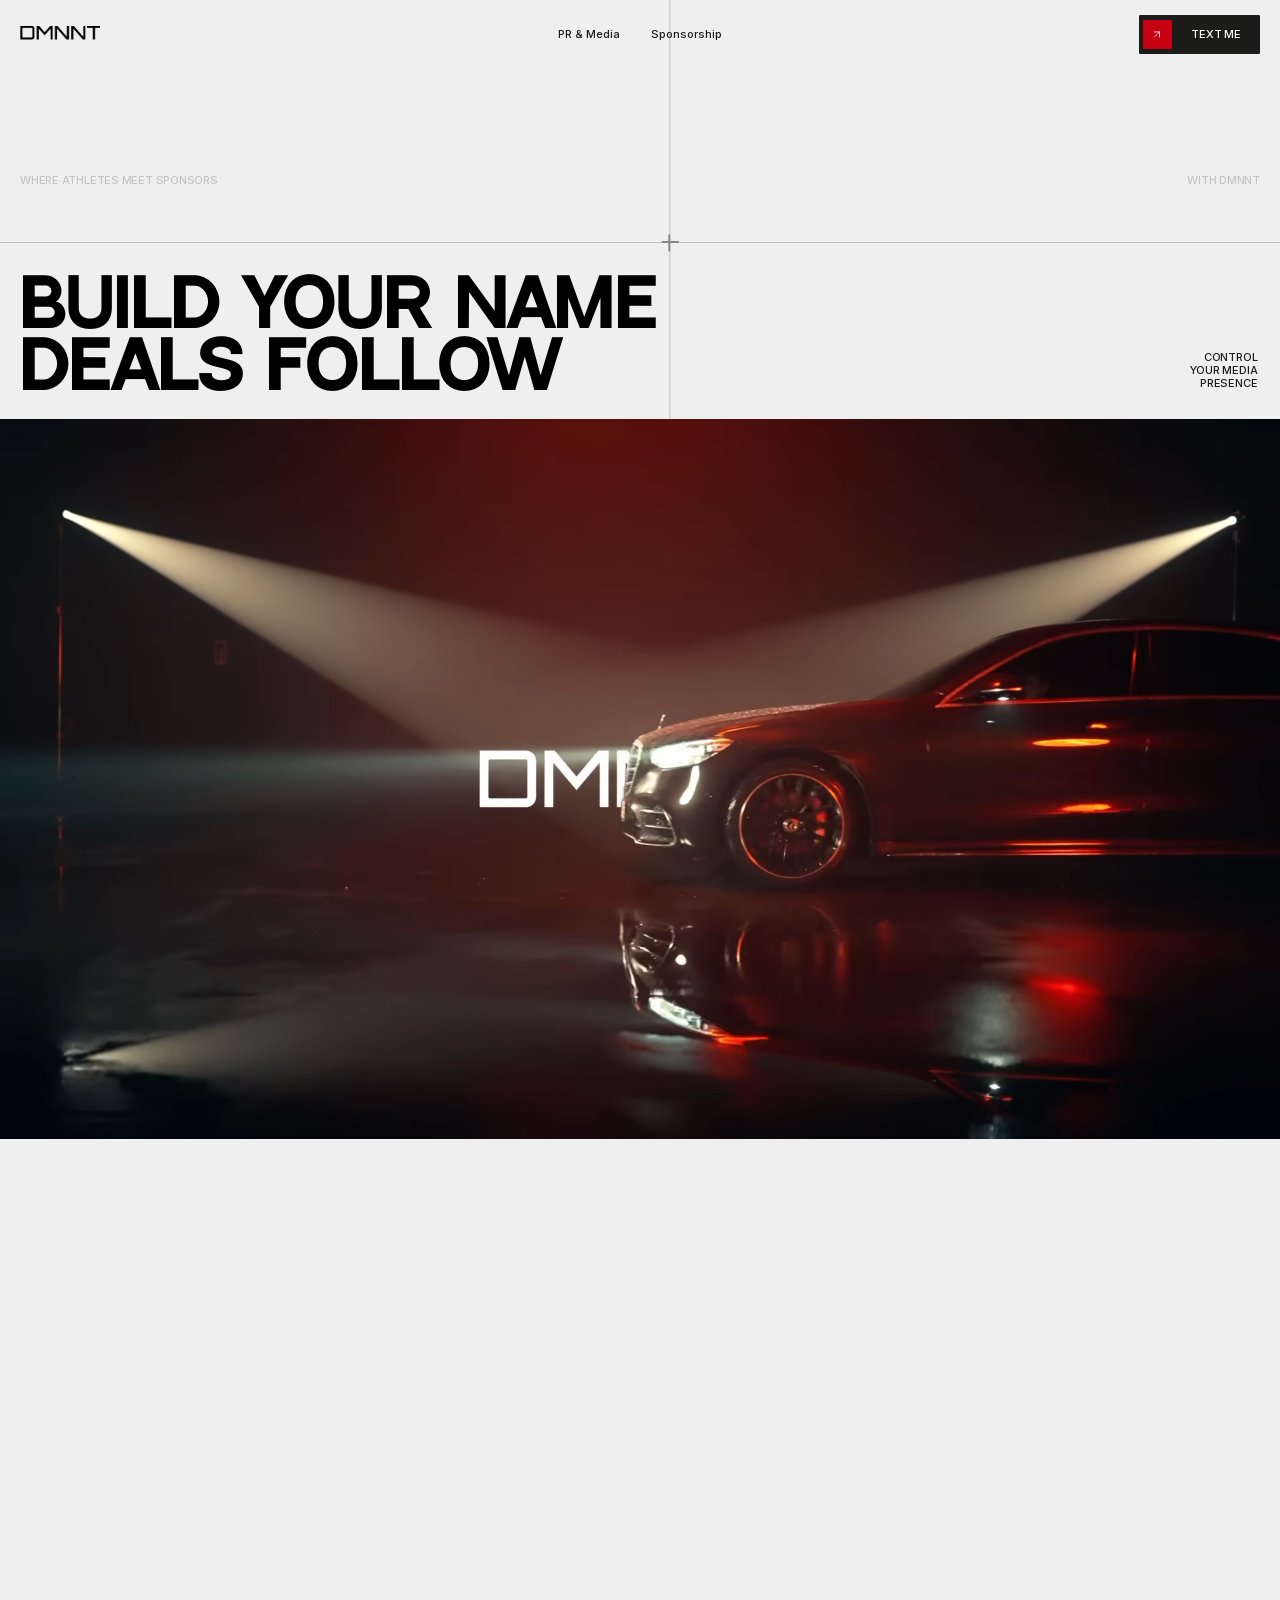
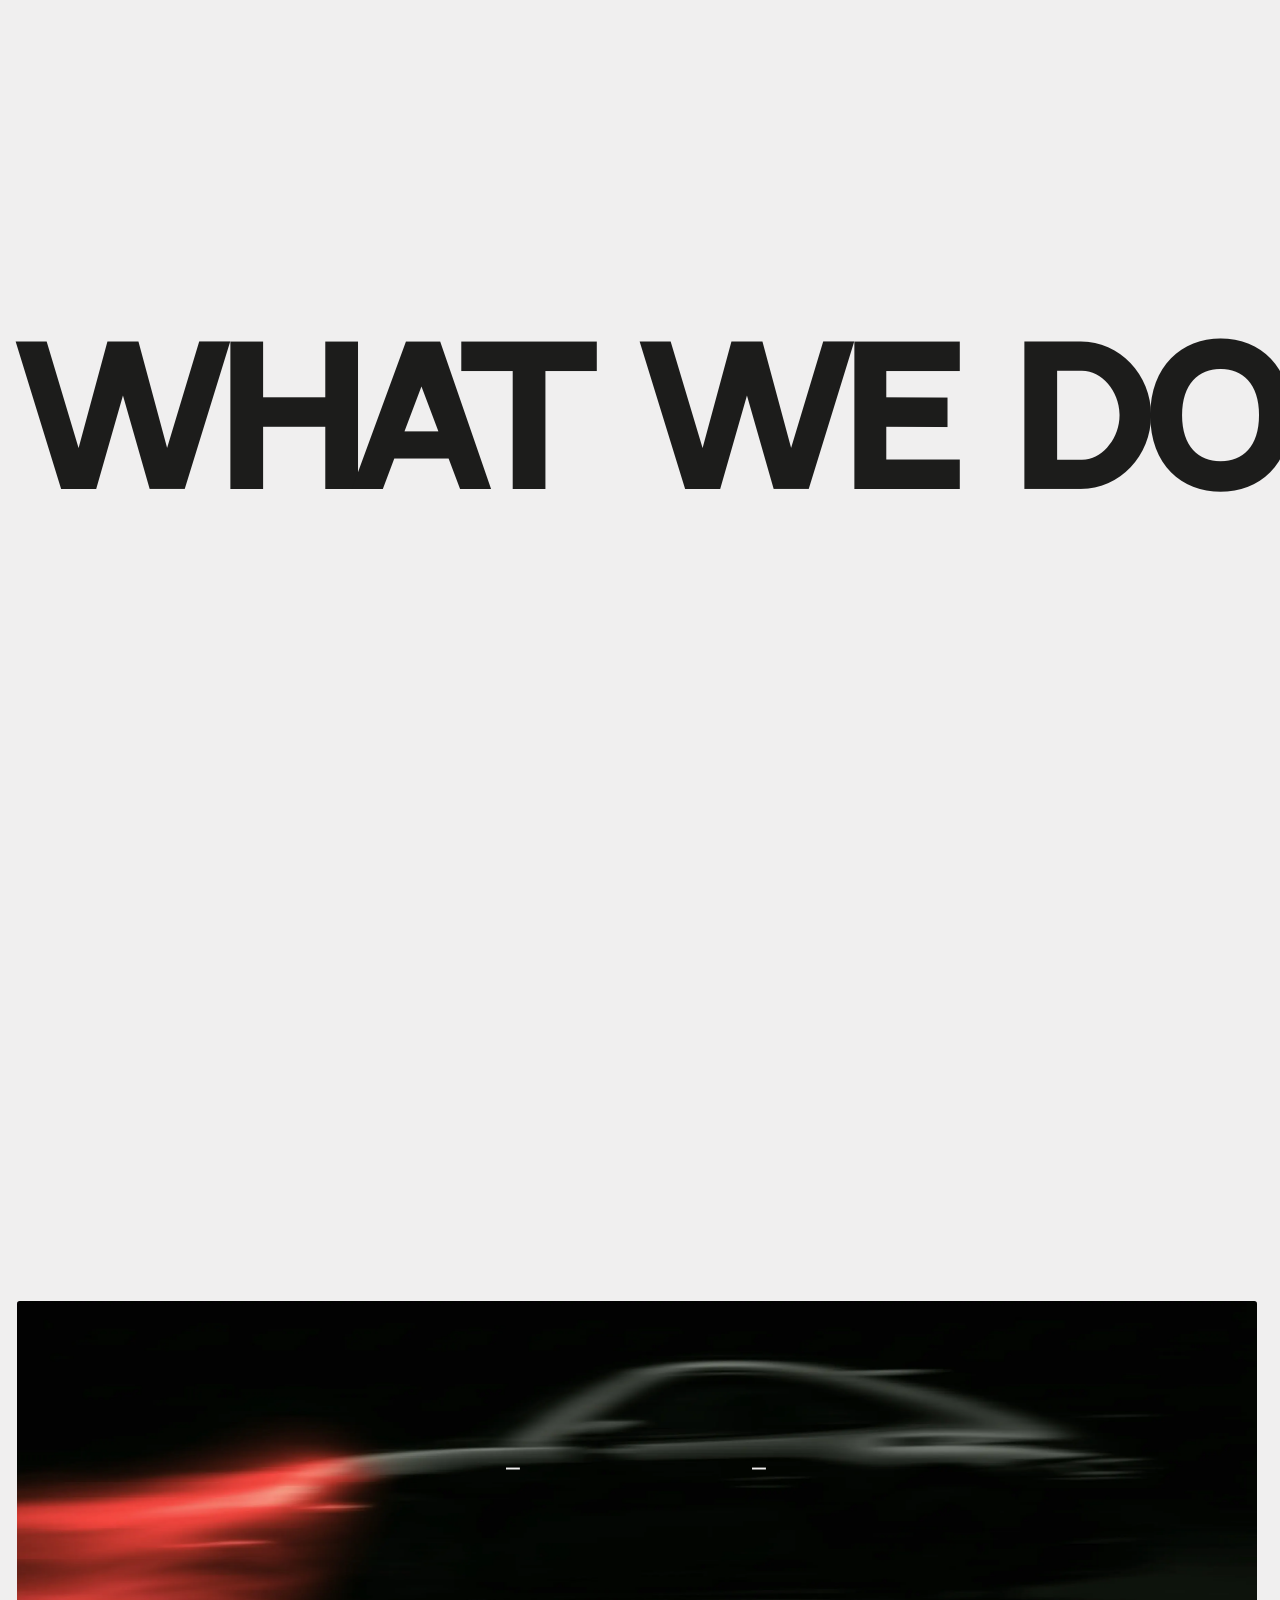
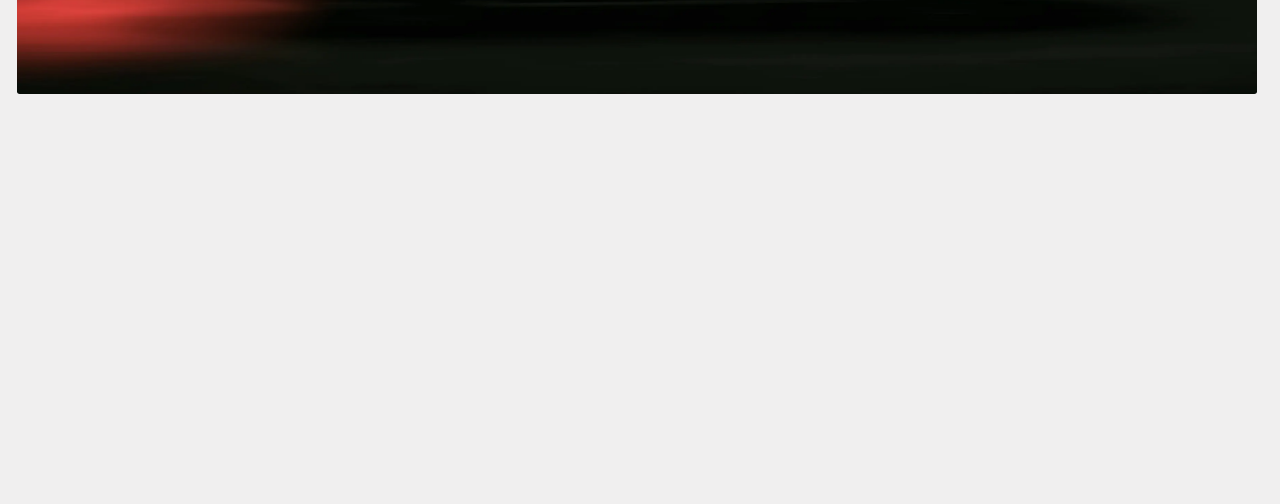
==== commit 75e8e1cc: "Update homepage to the verified Figma page Applies "Design PC Updated (перевірені)" (desktop 521:257" ====
--- a/index.html
+++ b/index.html
@@ -120,20 +120,21 @@
   <h2 class="wwd__title">What we do</h2>
 
   <a class="wcard wcard--1" href="https://wa.me/380977044447">
-    <img class="wcard__img" src="assets/img/wwd-photo.webp" width="1328" height="1760" alt="" loading="lazy">
     <span class="wcard__head">
       <span>We build your name</span>
       <span class="wcard__no">01</span>
     </span>
     <span class="wcard__title">PR &amp; Media Representation</span>
+    <!-- Same four tags at both widths; the desktop sets them two to a row and
+         the phone lets them wrap, and the two files colour some differently. -->
     <span class="wchips wchips--d">
       <span class="wrow">
+        <span class="wchip wchip--light">Strategy</span>
+        <span class="wchip wchip--red">Podcasts &amp; interviews</span>
+      </span>
+      <span class="wrow">
+        <span class="wchip wchip--red">Media training</span>
         <span class="wchip wchip--light">LinkedIn &amp; Wikipedia</span>
-        <span class="wchip wchip--red">Media training</span>
-      </span>
-      <span class="wrow">
-        <span class="wchip wchip--red">Strategy</span>
-        <span class="wchip wchip--light">Podcasts &amp; interviews</span>
       </span>
     </span>
     <span class="wchips wchips--m">
@@ -145,7 +146,6 @@
   </a>
 
   <a class="wcard wcard--2" id="sponsorship" href="https://wa.me/380977044447">
-    <img class="wcard__img" src="assets/img/wwd-photo-2.webp" width="928" height="1005" alt="" loading="lazy">
     <span class="wcard__head">
       <span>We find you the money</span>
       <span class="wcard__no">02</span>
@@ -153,15 +153,14 @@
     <span class="wcard__title">Sponsorship Engineering</span>
     <span class="wchips wchips--d">
       <span class="wrow">
-        <span class="wchip wchip--red">Deal closed, deal activated</span>
+        <span class="wchip wchip--red">Strategy</span>
         <span class="wchip wchip--light">Partner search</span>
       </span>
       <span class="wrow">
-        <span class="wchip wchip--light">Strategy — who your ideal sponsor is</span>
-        <span class="wchip wchip--red">Negotiation</span>
-      </span>
-    </span>
-    <!-- the mobile file's shortened run -->
+        <span class="wchip wchip--light">Negotiation</span>
+        <span class="wchip wchip--red">Deal activated</span>
+      </span>
+    </span>
     <span class="wchips wchips--m">
       <span class="wchip wchip--red">Strategy</span>
       <span class="wchip wchip--light">Partner search</span>
@@ -171,7 +170,6 @@
   </a>
 
   <a class="wcard wcard--3" href="https://wa.me/380977044447">
-    <img class="wcard__img" src="assets/img/wwd-photo-3-m.webp" width="1053" height="909" alt="" loading="lazy">
     <span class="wcard__head">
       <span>We tell you where you actually stand</span>
       <span class="wcard__no">03</span>
@@ -180,14 +178,13 @@
     <span class="wchips wchips--d">
       <span class="wrow">
         <span class="wchip wchip--light">Audit</span>
-        <span class="wchip wchip--red">Strategy — where to grow</span>
-      </span>
-      <span class="wrow">
-        <span class="wchip wchip--red">One document. No guesswork</span>
-        <span class="wchip wchip--light">Roadmap</span>
-      </span>
-    </span>
-    <!-- the mobile file's shortened run -->
+        <span class="wchip wchip--red">Strategy</span>
+      </span>
+      <span class="wrow">
+        <span class="wchip wchip--red">Roadmap</span>
+        <span class="wchip wchip--light">One document. No guesswork</span>
+      </span>
+    </span>
     <span class="wchips wchips--m">
       <span class="wchip wchip--red">Audit</span>
       <span class="wchip wchip--light">Strategy</span>
@@ -217,12 +214,12 @@
   <div class="talk__inner">
     <h2 class="talk__title"><span class="rline"><span>[&nbsp;Let&rsquo;s talk&nbsp;]</span></span></h2>
     <p class="talk__body rise">Got an athlete to build or a brand to place? Tell us
-      where you stand. We&rsquo;ll tell you what it takes to close the deal.</p>
+      where you stand. We&rsquo;ll tell you what it takes to close the deal</p>
     <a class="cta cta--light rise" href="https://wa.me/380977044447">
       <span class="cta__icon">
         <span class="cta__arrow" aria-hidden="true"></span>
       </span>
-      <span class="cta__label">Contact Us</span>
+      <span class="cta__label">Text Me</span>
     </a>
   </div>
 </section>
@@ -246,7 +243,7 @@
   <div class="fcontact rise">
     <span class="fcontact__label">contact</span>
     <a href="https://instagram.com/" rel="noopener">Instagram</a>
-    <a href="https://linkedin.com/" rel="noopener">Linkedin</a>
+    <a href="https://linkedin.com/" rel="noopener">LinkedIn</a>
   </div>
 
   <span class="fswap" aria-hidden="true">
@@ -260,9 +257,9 @@
   <p class="fword fword--left"><span class="rline"><span>dominant</span></span></p>
   <p class="fword fword--right"><span class="rline"><span>promotion</span></span></p>
 
-  <p class="fcopy rise">&copy; 2026 DMNNT. All rights reserved.</p>
-  <a class="flegal flegal--terms rise" href="#terms">Terms and conditions</a>
-  <a class="flegal flegal--privacy rise" href="#privacy">Privacy policy</a>
+  <p class="fcopy rise">&copy;2026 DMNNT. All rights reserved.</p>
+  <a class="flegal flegal--terms rise" href="#terms">Terms &amp; Conditions</a>
+  <a class="flegal flegal--privacy rise" href="#privacy">Privacy Policy</a>
   <p class="fby rise">Website design by <b>Nadnova</b></p>
 </footer>
 
--- a/styles.css
+++ b/styles.css
@@ -286,15 +286,13 @@
 .burger { display: none; }
 .hmenu  { display: contents; }
 
-/* The other mobile-only pieces: the 375 file draws a third pitch, a photo per
-   service card with its own tag run. None of
-   them exist at desktop widths. The news strip's wrapper dissolves the same
-   way the menu's does, so the desktop cards keep their absolute places. */
-/* Doubled classes on two of them: the desktop .bracket__lines and .wchips
-   rules come later in the file at the same weight and would switch them back
-   on. */
+/* The other mobile-only pieces: the 375 file draws a third pitch, and each
+   service card has its own wrapping tag run. Neither exists at desktop
+   widths. The news strip's wrapper dissolves the same way the menu's does,
+   so the desktop cards keep their absolute places. */
+/* Doubled classes on both: the desktop .bracket__lines and .wchips rules come
+   later in the file at the same weight and would switch them back on. */
 .bracket__lines.bracket__lines--mid,
-.wcard__img,
 .wchips.wchips--m { display: none; }
 
 .news__row { display: contents; }
@@ -384,7 +382,7 @@
   align-items: center;
   justify-content: center;
   /* The button is sized by its label: 6 + 42 + 6 + label + 6. Figma draws
-     three widths of it — 176 here, 182 for "read all", 210 for "Contact Us" */
+     two widths of it — 176 here, 182 for "read all" */
   width: var(--label-w, 7.25rem);   /* 116px */
   height: 3.5rem;
   padding: 1rem 1.5rem;     /* 16px 24px */
@@ -403,7 +401,7 @@
   position: absolute;
   left: var(--gutter);
   right: var(--gutter);
-  top: 17.0625rem;          /* 273px */
+  top: 15.8125rem;          /* 253px — the final file lifts it 20 off the first draft's 273 */
   display: flex;
   align-items: center;
   justify-content: space-between;
@@ -646,7 +644,7 @@
 .bpill--motorsport { left: 90.052083%;  top: 53.5625rem;  width: 8.4375rem; }   /* 1729 */
 
 /* ==========================================================================
-   WHAT WE DO  (final file, node 377:2575 — 2846 → 4253px)
+   WHAT WE DO  (verified file, node 521:2815 — 2846 → 4253px)
    Three service cards down the left half, one photograph on the right, and
    the 265px word behind both: the cards start 178px into the section, so
    they and the picture cover the lower third of the letters.
@@ -654,9 +652,7 @@
    The file's three "Bg" plates (#f2f2f2 at 48% on the #f0efef page) differ
    from the page by a single level of grey — invisible, so not built.
 
-   One content deviation: the file repeats the Sponsorship card's four tags in
-   all three cards, which is plainly the card copied twice. Each card keeps
-   its own tags here; the red/white pattern is the file's, card by card.
+   Tags, order and red/white pattern are the verified file's, card by card.
    ========================================================================== */
 
 .wwd {
@@ -974,10 +970,12 @@
   color: var(--bg);
 }
 
+/* 439 of the block's 531, centred: the verified file narrows the copy so it
+   breaks after "where" rather than after "stand." */
 .talk__body {
   position: absolute;
-  left: 0;
-  right: 0;
+  left: 2.875rem;             /* 46px */
+  right: 2.875rem;
   top: 3.6875rem;             /* 59px */
   margin: 0;
   font-weight: 500;
@@ -998,13 +996,16 @@
   right: 0;
   top: 7.5625rem;             /* 121px */
   margin-inline: auto;
-  width: 13.125rem;           /* 210px */
+  /* 182 wide as drawn: 7 + 42 icon + 5.3 + 116 label + 12. */
+  width: 11.375rem;           /* 182px */
+  gap: 0.33125rem;            /* 5.3px */
+  padding: 0 0.75rem 0 0.4375rem;
   background: var(--bg);
   border-radius: 0.0828125rem; /* 1.325px */
   --d: 0.62s;
 }
 
-.cta--light .cta__label { --label-w: 9.375rem; color: #000; }   /* 150px */
+.cta--light .cta__label { color: #000; }
 
 /* Hovered, the light twin resolves to exactly the same state as the dark one:
    red plate, white icon block, red arrow. Its resting plate is the page grey,
@@ -1427,17 +1428,24 @@
     transform: translate3d(calc(var(--cx) - 0.25rem), var(--cy), 0);
   }
 
-  .hero__eyebrow {
+  /* The mobile frame captions the headline with the desktop's right-hand
+     aside, "Control your media presence", so the aside moves up into the
+     eyebrow's place and the eyebrow (the desktop's own copy and "With DMNNT")
+     stays a desktop thing. */
+  .hero__eyebrow { display: none; }
+
+  .hero__aside {
+    left: var(--gutter);
+    right: var(--gutter);
     top: 8.9375rem;             /* 143px */
-    display: block;
+    width: auto;
     font-size: 0.8125rem;       /* 13px */
+    text-align: left;
+    white-space: nowrap;
     --o: 0.5;
     opacity: 0.5;
-  }
-
-  /* "With DMNNT" is not in the mobile frame — at this width the two halves
-     would collide, and the line reads as a caption for the headline anyway. */
-  .hero__eyebrow span:last-child { display: none; }
+    --d: 0.36s;
+  }
 
   .hero__title {
     right: var(--gutter);
@@ -1445,10 +1453,6 @@
     font-size: 2.139683rem;     /* 34.235px */
     line-height: 0.95;
   }
-
-  /* Repeated by the eyebrow above, and there is no right margin to hang it
-     in. */
-  .hero__aside { display: none; }
 
   /* 375 × 540 in the frame; as a ratio rather than a height so the video keeps
      its crop on a wider phone. */
@@ -1655,10 +1659,10 @@
 
   /* --- what we do -------------------------------------------------------- */
 
-  /* Each service is its own photo with its card under it, 4px apart — the
-     one shared picture on the right of the desktop is dropped. The tag runs
-     are the mobile file's own (order, colour and copy differ from the
-     desktop: "Audit — what you have now", "Roadmap — how to get there"). */
+  /* Three plain grey cards, 12px apart (verified file, node 521:3109): a red
+     rule across the top, the title and tags pinned to the foot, no photo and
+     no strapline. The shared picture on the right of the desktop is dropped
+     too. The tag runs are the mobile file's own colouring. */
   .wwd {
     display: flex;
     flex-direction: column;
@@ -1677,50 +1681,40 @@
 
   .wwd__photo { display: none; }
 
+  /* 252 tall as drawn. The title and tags take the foot with an auto margin
+     rather than the file's fixed 124 gap, so a tag run that wraps to a third
+     line on a narrow phone grows the card instead of spilling out of it. */
   .wcard {
     position: relative;         /* above the title it overlaps */
     left: 0;
     top: 0;
+    display: flex;
+    flex-direction: column;
     width: auto;
     height: auto;
-    padding: 0 0.75rem 0.75rem;
+    min-height: 15.75rem;       /* 252 */
+    padding: 0.75rem;           /* 12 */
     border-radius: 0.125rem;
   }
 
-  /* The photo runs to the card's edges and keeps a 4px strip of page grey
-     under it (the shadow), so photo and card read as two plates, as drawn. */
-  .wcard__img {
-    display: block;
-    width: calc(100% + 1.5rem);
-    max-width: none;
-    height: auto;
-    margin: 0 -0.75rem 1rem;
-    aspect-ratio: 351 / 303;
-    object-fit: cover;
-    box-shadow: 0 0.25rem 0 var(--bg);
-  }
-
-  .wcard__head,
+  /* 330 wide on a 327 content box — the file runs it 3px into the right
+     padding, kept. */
+  .wcard::before {
+    content: "";
+    height: 0.25rem;            /* 4 */
+    margin-right: -0.1875rem;
+    background: var(--red);
+  }
+
+  .wcard__head { display: none; }
+
   .wcard__title,
   .wchips { position: static; }
 
-  .wcard__head {
-    align-items: center;
-    gap: 0.75rem;
-    font-weight: 500;
-    font-size: 0.8125rem;       /* 13px */
-    line-height: 1;
-    letter-spacing: 0.04em;
-  }
-
-  .wcard__no { font-weight: 500; letter-spacing: 0.04em; }
-
-  /* the file breaks this strapline after "where" */
-  .wcard--3 .wcard__head > span:first-child { max-width: 10.5625rem; }
-
   .wcard__title {
     display: block;
-    margin-top: 2rem;           /* 32 */
+    margin-top: auto;
+    padding-top: 1.5rem;        /* never closer than this to the rule */
     font-size: 1.25rem;         /* 20 */
   }
 
@@ -1845,7 +1839,8 @@
   }
 
   .talk__title { font-size: 2rem; white-space: normal; }
-  .talk__body  { top: 2.375rem; font-size: 0.8125rem; }   /* 13px */
+  /* the full 277 of the block here; only the desktop narrows it */
+  .talk__body  { left: 0; right: 0; top: 2.375rem; font-size: 0.8125rem; }   /* 13px */
 
   /* 210 wide and centred in the block, as the file has it: 7 + 42 icon + 5 +
      132 label + 24. */
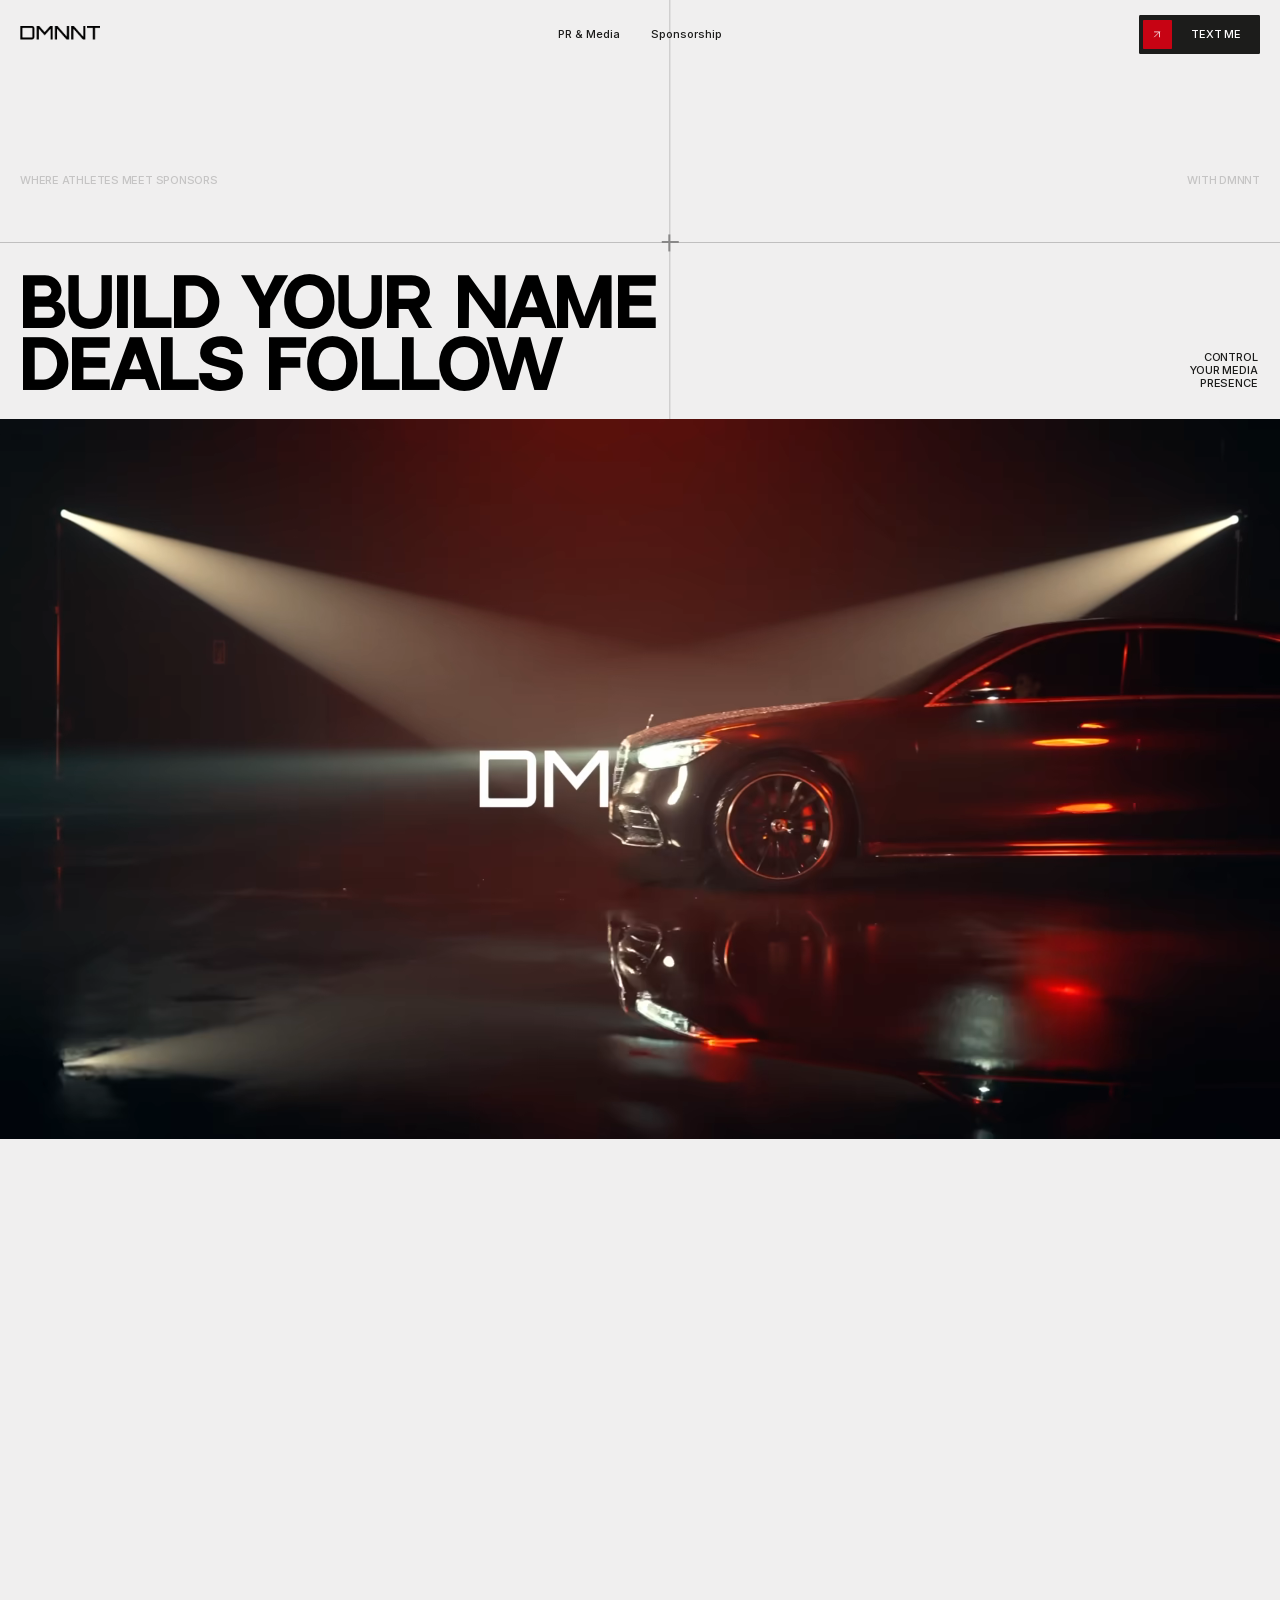
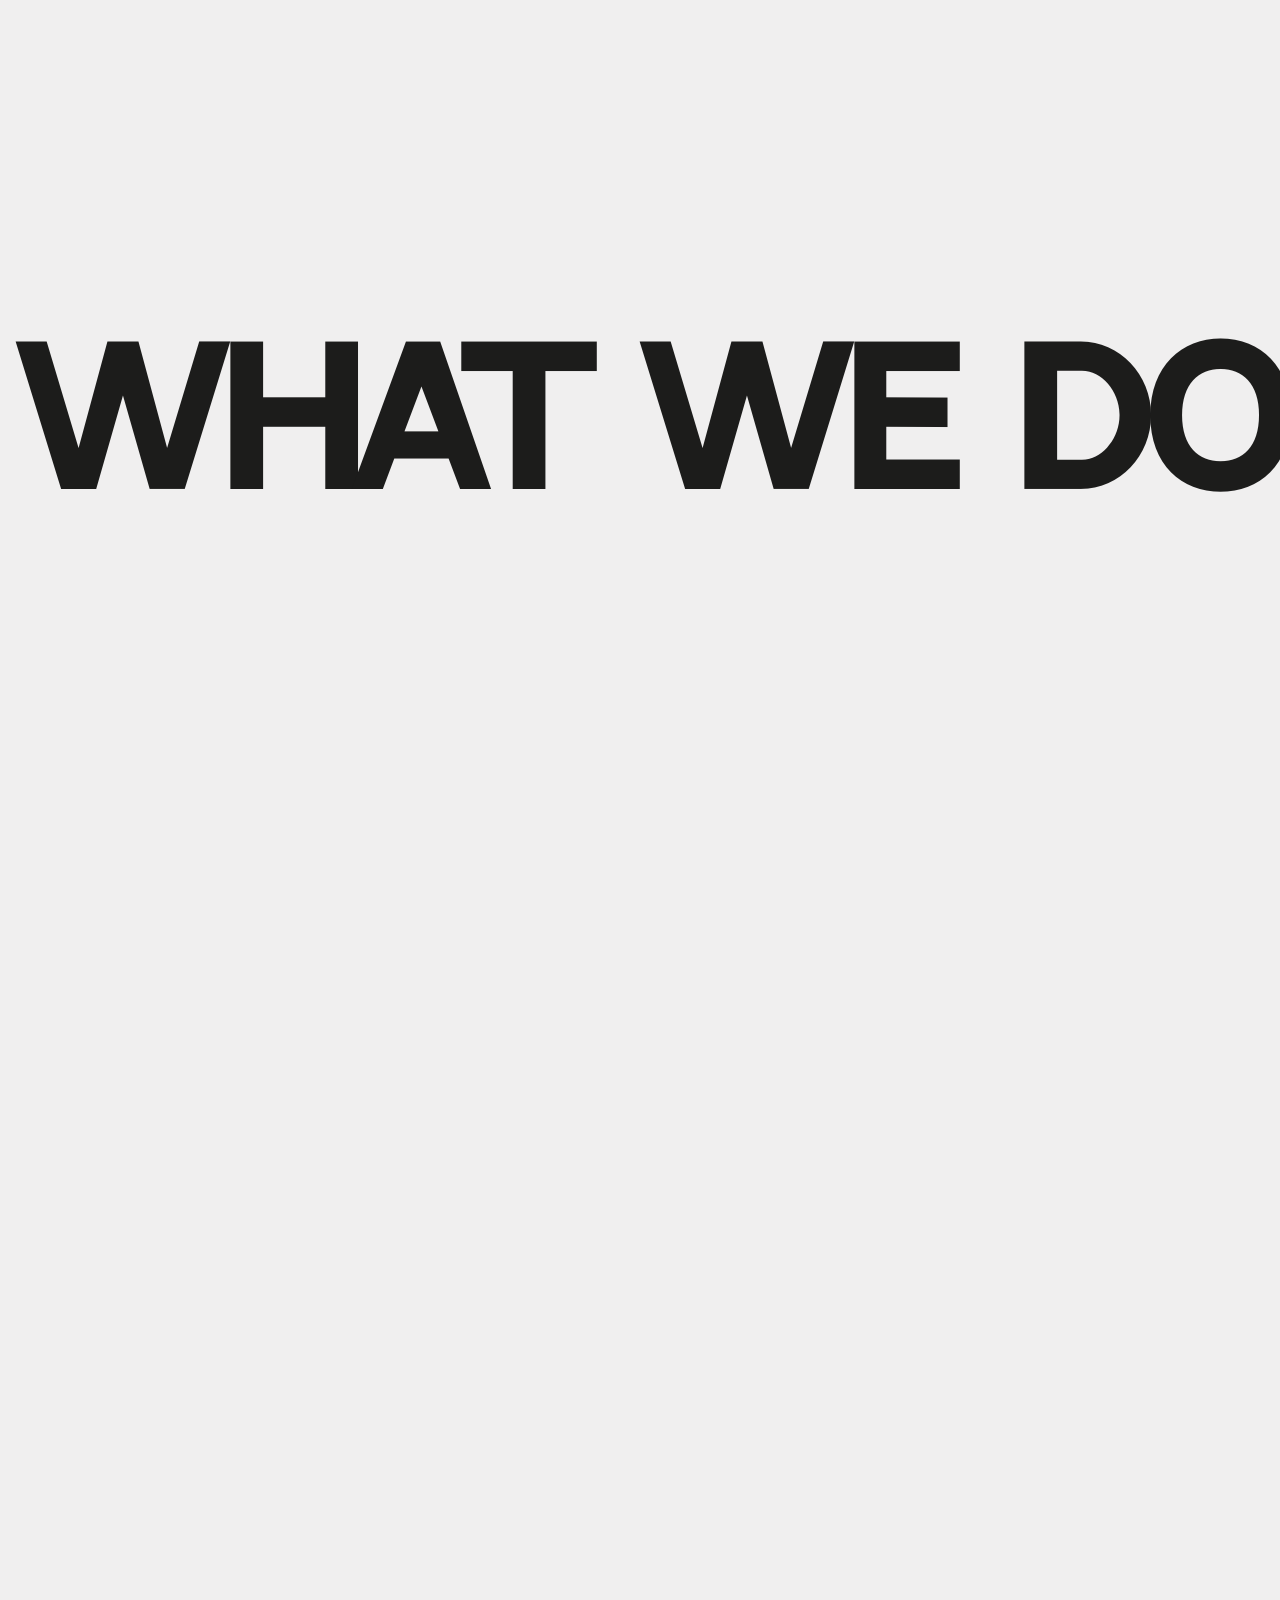
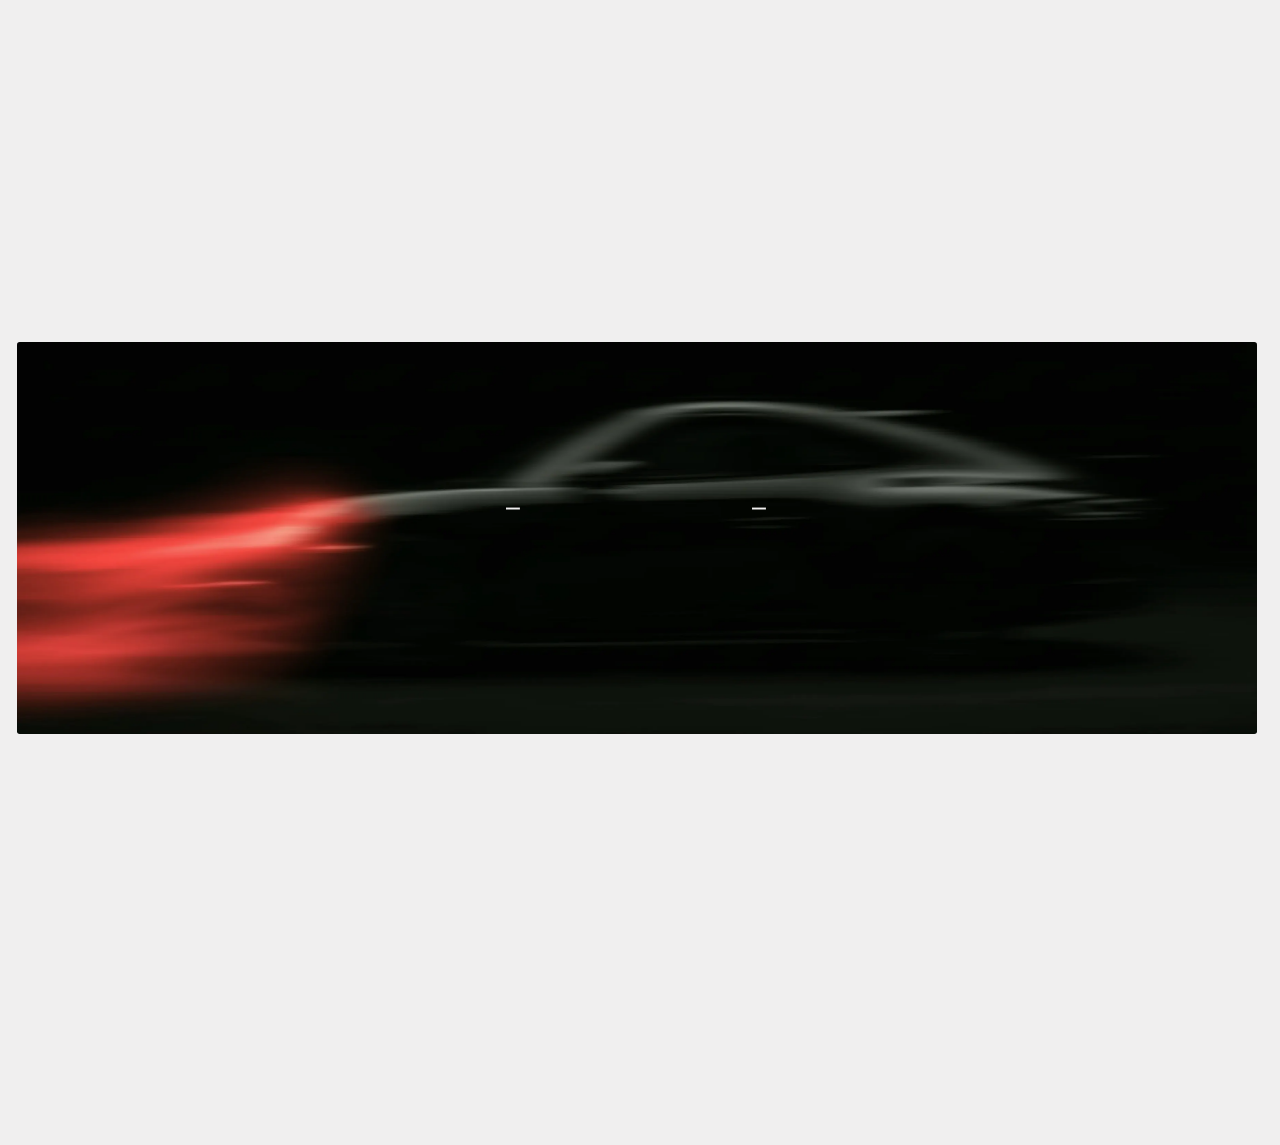
==== commit 2eb126ee: "Drop the hover photo swap, bring the Highlights blog back - What we do: the right-hand picture no lo" ====
--- a/index.html
+++ b/index.html
@@ -193,17 +193,62 @@
     </span>
   </a>
 
-  <!-- One picture per card: the first is the file's own, the other two take
-       over while their card is hovered or focused (see .wwd:has() in the CSS). -->
+  <!-- The file's one picture; the cards do not change it on hover. -->
   <figure class="wwd__photo">
-    <img class="wwd__img wwd__img--1" src="assets/img/wwd-photo.webp" width="1328" height="1760" alt="An athlete signing autographs for fans at the stadium rail" loading="lazy">
-    <img class="wwd__img wwd__img--2" src="assets/img/wwd-photo-2.webp" width="928" height="1005" alt="A sponsorship contract being signed in a stadium box" loading="lazy">
-    <img class="wwd__img wwd__img--3" src="assets/img/wwd-photo-3.webp" width="709" height="768" alt="A consultant going through a document with a client" loading="lazy">
+    <img class="wwd__img" src="assets/img/wwd-photo.webp" width="1328" height="1760" alt="An athlete signing autographs for fans at the stadium rail" loading="lazy">
   </figure>
 </section>
 
-<!-- HIGHLIGHTS — taken out for now at the client's request; the markup is
-     parked in _parked/news-section.html and its CSS is still in styles.css. -->
+<!-- HIGHLIGHTS (verified file: desktop node 521:2605, mobile 521:3254) — three
+     cards of a wider row; the design clips the rest at the right gutter, so
+     the row is cut there rather than padded. -->
+<section class="news" id="news">
+  <h2 class="news__title"><span class="rline"><span>Highlights</span></span></h2>
+
+  <a class="cta news__more rise" href="#news">
+    <span class="cta__icon">
+      <span class="cta__arrow" aria-hidden="true"></span>
+    </span>
+    <span class="cta__label">Inspire me more</span>
+  </a>
+
+  <!-- `display: contents` on desktop, where the cards keep their absolute
+       places; on a phone it becomes the sideways-scrolling strip. -->
+  <div class="news__row">
+    <article class="ncard ncard--1 rise">
+      <img class="ncard__thumb" src="assets/img/news-1.webp" width="1228" height="870" alt="" loading="lazy">
+      <div class="ncard__body">
+        <div class="ncard__meta">
+          <span class="chip chip--dark">Sponsorship</span>
+          <span class="chip chip--light">September 18, 2026</span>
+        </div>
+        <h3 class="ncard__title">How a padel athlete closed a six-figure crypto deal</h3>
+      </div>
+    </article>
+
+    <article class="ncard ncard--2 rise">
+      <img class="ncard__thumb" src="assets/img/news-2.webp" width="1228" height="870" alt="" loading="lazy">
+      <div class="ncard__body">
+        <div class="ncard__meta">
+          <span class="chip chip--dark">Athletes</span>
+          <span class="chip chip--light">September 9, 2026</span>
+        </div>
+        <h3 class="ncard__title">How a padel athlete closed a six-figure crypto deal</h3>
+      </div>
+    </article>
+
+    <article class="ncard ncard--3 rise">
+      <img class="ncard__thumb" src="assets/img/news-3.webp" width="1228" height="870" alt="" loading="lazy">
+      <div class="ncard__body">
+        <div class="ncard__meta">
+          <span class="chip chip--dark">Media</span>
+          <span class="chip chip--light">August 28, 2026</span>
+        </div>
+        <h3 class="ncard__title">How a padel athlete closed a six-figure crypto deal</h3>
+      </div>
+    </article>
+  </div>
+</section>
 
 <!-- LET'S TALK (node 159:2730) -->
 <section class="talk">
--- a/styles.css
+++ b/styles.css
@@ -723,10 +723,7 @@
   line-height: 1;
   letter-spacing: -0.03em;
   text-transform: uppercase;
-  transition: color 0.3s ease;
-}
-
-.wcard:hover .wcard__title { color: var(--red); }
+}
 
 .wchips {
   position: absolute;
@@ -798,30 +795,8 @@
 
 .wwd.is-in .wwd__img { transform: none; }
 
-/* Hover swap. Each card names its picture through :has(), so the section
-   needs no script: the file's photo is the resting state, and a hovered or
-   focused card fades its own one in over it. Only the arriving picture is
-   faded — the resting one stays put underneath — so the cross never dips
-   through to the page grey. It also settles from a slight zoom, which reads
-   as the picture answering the card rather than just being replaced. */
-.wwd__img--2,
-.wwd__img--3 {
-  opacity: 0;
-  transition: opacity 0.5s ease,
-              transform 0.9s cubic-bezier(0.22, 1, 0.36, 1);
-}
-
-.wwd.is-in .wwd__img--2,
-.wwd.is-in .wwd__img--3 { transform: scale(1.04); }
-
-.wwd:has(.wcard--2:is(:hover, :focus-visible)) .wwd__img--2,
-.wwd:has(.wcard--3:is(:hover, :focus-visible)) .wwd__img--3 {
-  opacity: 1;
-  transform: none;
-}
-
 /* ==========================================================================
-   HIGHLIGHTS  (node 377:2365 — 4253 → 5184px)
+   HIGHLIGHTS  (verified file, node 521:2605 — 4253 → 5184px)
    The final file moves this band onto a 26px left edge (cards 26 → 1892)
    and the button 34px in from the right; both are taken as drawn.
    ========================================================================== */
@@ -850,7 +825,7 @@
   --d: 0.2s;
 }
 
-.news__more .cta__label { --label-w: 7.625rem; }   /* 122px */
+.news__more .cta__label { --label-w: 11.5rem; }   /* 184px — "inspire me more", 244 overall */
 
 .ncard {
   position: absolute;
@@ -872,10 +847,7 @@
   width: 100%;
   height: 27.1875rem;         /* 435px */
   object-fit: cover;
-  transition: transform 0.9s cubic-bezier(0.22, 1, 0.36, 1);
-}
-
-.ncard:hover .ncard__thumb { transform: scale(1.03); }
+}
 
 .ncard__body {
   display: flex;
@@ -1668,7 +1640,7 @@
     flex-direction: column;
     gap: 0.75rem;               /* 12px between cards */
     height: auto;
-    padding: 1.5625rem var(--gutter) 3.75rem;   /* 25 above the word, 60 to the banner */
+    padding: 1.5625rem var(--gutter) 4.875rem;  /* 25 above the word, 78 to the news title */
   }
 
   .wwd__title {
@@ -1817,10 +1789,9 @@
 
   /* --- let's talk -------------------------------------------------------- */
 
-  /* Straight after "what we do" while the news band is parked, so the gap is
-     that section's own 60px foot. */
+  /* 70 under the news band's button, as drawn. */
   .talk {
-    margin-top: 0;
+    margin-top: 4.375rem;       /* 70 */
     height: 31.25rem;           /* 500 */
   }
 
